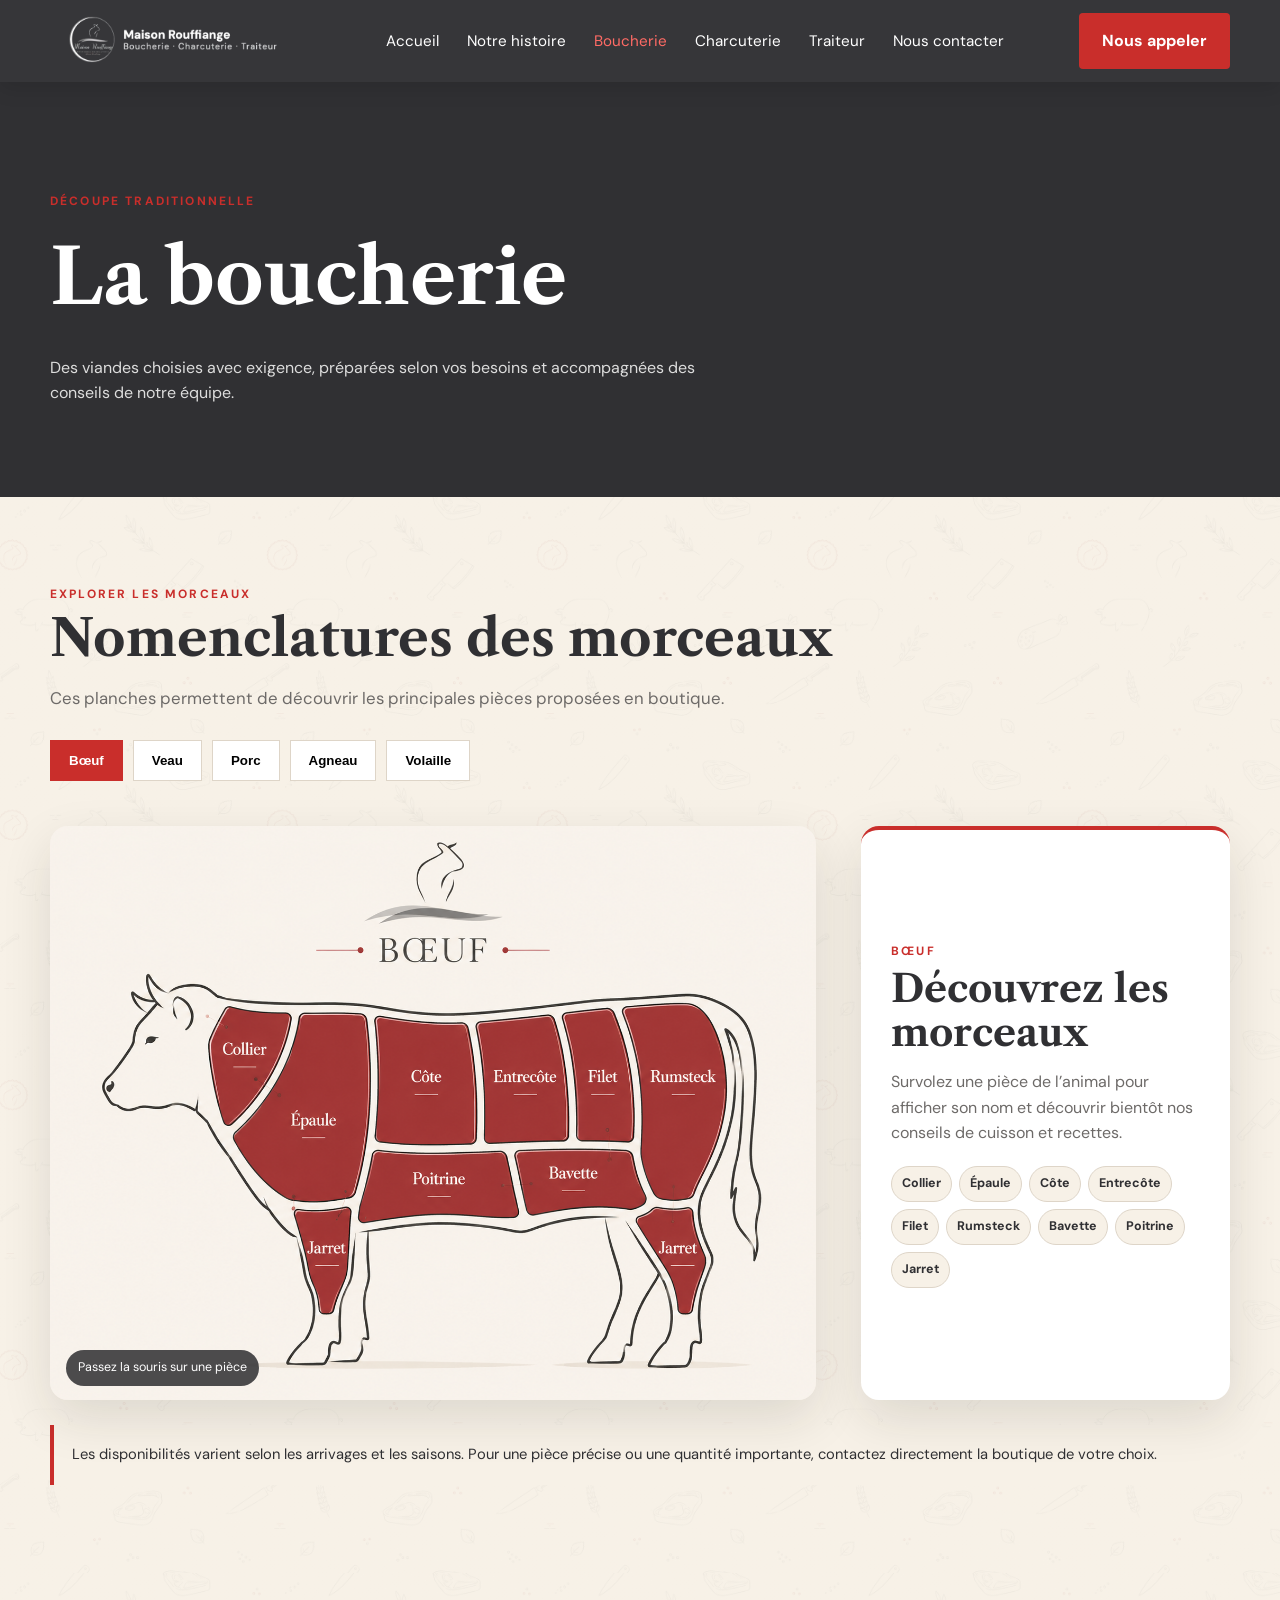
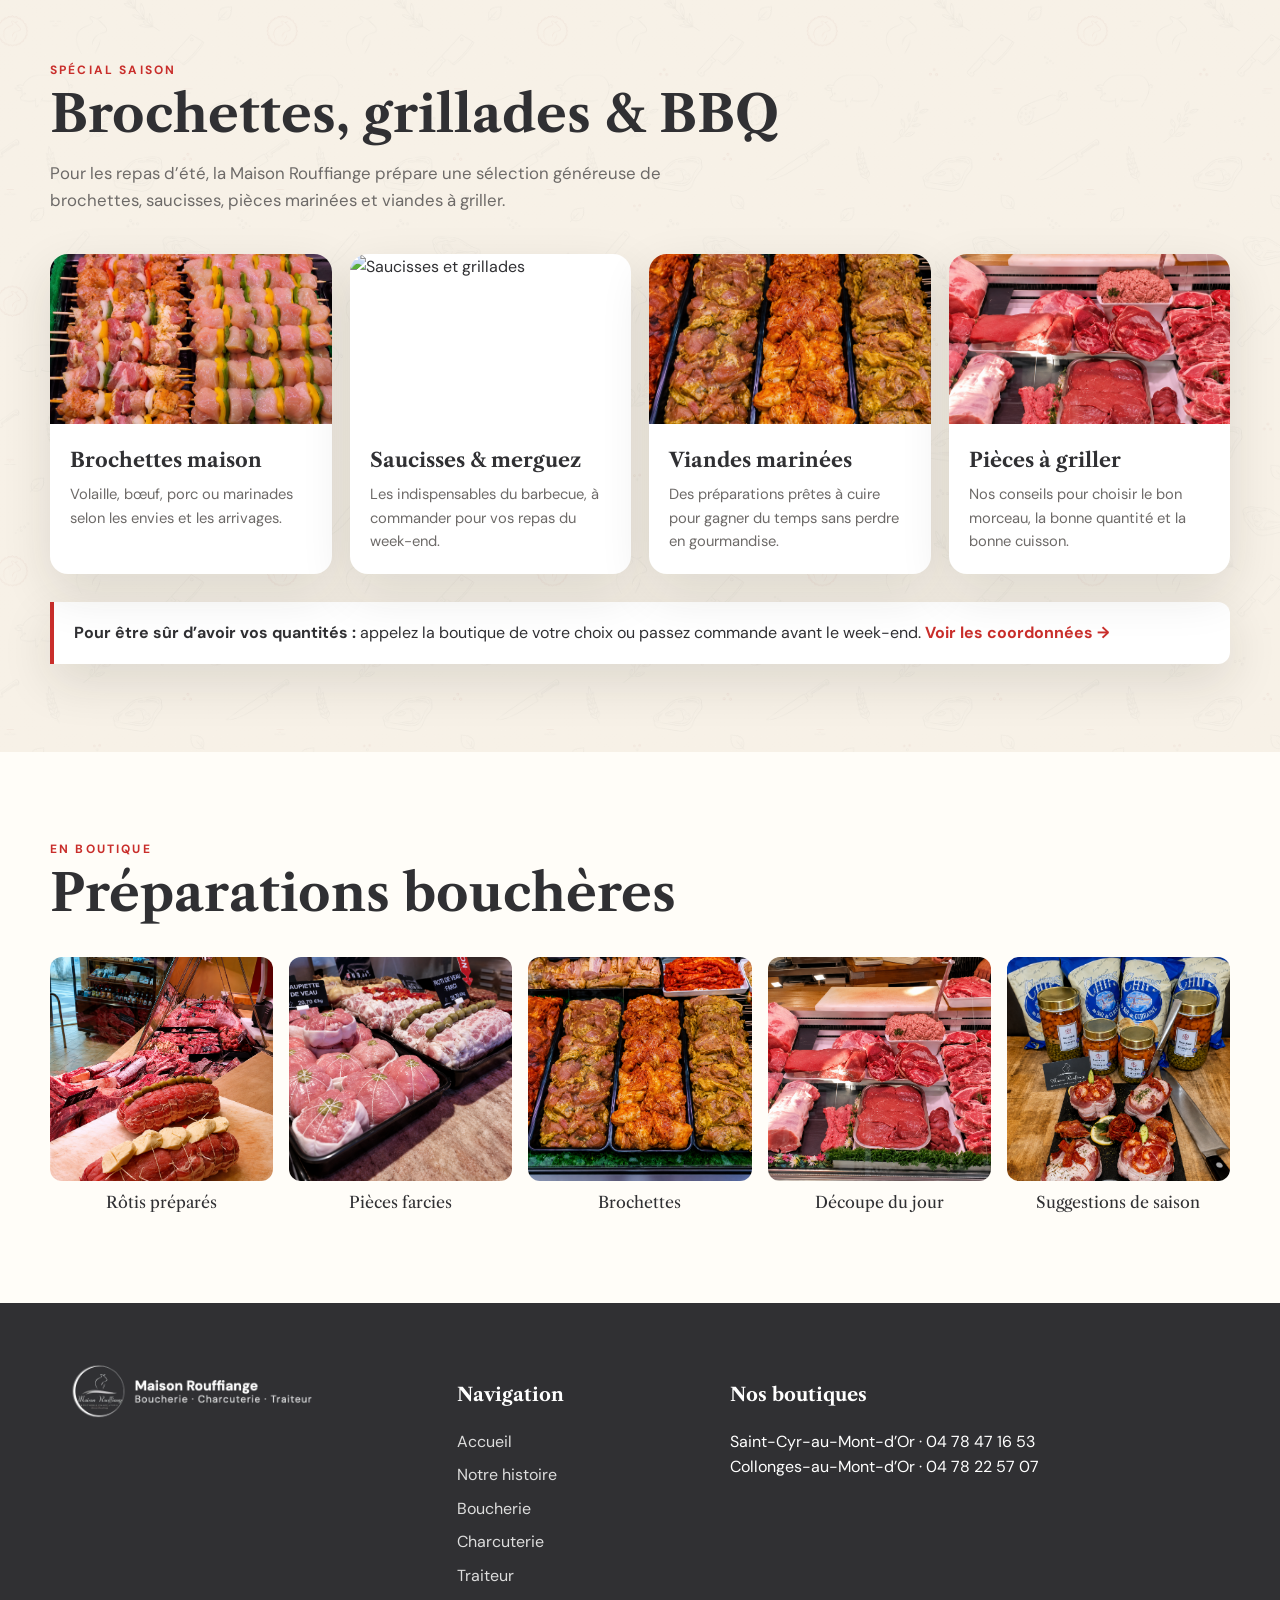
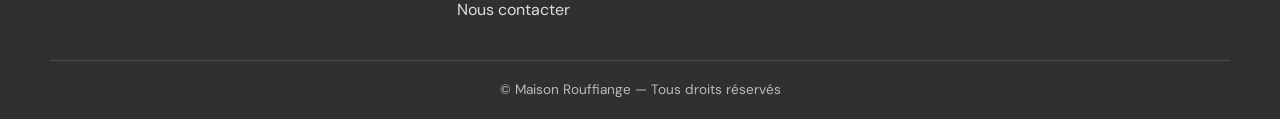
==== boucherie.html @ 5398dd99 "Photo saucisses vitrine BBQ" ====
<!doctype html><html lang="fr"><head><meta charset="utf-8"><meta name="viewport" content="width=device-width,initial-scale=1"><meta name="description" content="Découvrez la boucherie Maison Rouffiange : bœuf, veau, porc, agneau et volaille."><title>Boucherie | Maison Rouffiange</title><link rel="stylesheet" href="style.css"></head><body>
<header class="site-header"><div class="container nav"><a class="brand" href="index.html"><img src="assets/images/nouvelle-selection/logo-officiel.png" alt="Logo Maison Rouffiange"><span>Maison Rouffiange<small>Boucherie · Charcuterie · Traiteur</small></span></a><button class="menu-toggle" aria-label="Ouvrir le menu">☰</button><nav class="nav-links"><a href="index.html">Accueil</a><a href="histoire.html">Notre histoire</a><a class="active" href="boucherie.html">Boucherie</a><a href="charcuterie.html">Charcuterie</a><a href="traiteur.html">Traiteur</a><a href="contact.html">Nous contacter</a></nav><a class="btn btn--red" href="tel:+33478471653">Nous appeler</a></div></header>
<main><section class="page-hero"><div class="container"><div class="eyebrow">Découpe traditionnelle</div><h1>La boucherie</h1><p>Des viandes choisies avec exigence, préparées selon vos besoins et accompagnées des conseils de notre équipe.</p></div></section>
<section class="section section--cream"><div class="container"><div class="eyebrow">Explorer les morceaux</div><h2 class="section-title">Nomenclatures des morceaux</h2><p class="section-intro">Ces planches permettent de découvrir les principales pièces proposées en boutique.</p><div class="animal-nav"><button class="active" data-animal="boeuf">Bœuf</button><button data-animal="veau">Veau</button><button data-animal="porc">Porc</button><button data-animal="agneau">Agneau</button><button data-animal="volaille">Volaille</button></div>
<div id="boeuf" class="animal-panel active reveal interactive-animal" data-cut-animal="boeuf">
  <div class="cut-viewer" data-base="assets/images/decoupe-boeuf.png" aria-label="Découpe interactive du bœuf">
    <canvas width="1448" height="1086"></canvas>
    <p class="cut-hint">Passez la souris sur une pièce</p>
  </div>
  <aside class="cut-info" aria-live="polite">
    <div class="eyebrow">Bœuf</div><h2>Découvrez les morceaux</h2>
    <p class="cut-info-text">Survolez une pièce de l’animal pour afficher son nom et découvrir bientôt nos conseils de cuisson et recettes.</p>
    <div class="cut-buttons" aria-label="Choisir un morceau de bœuf"></div>
  </aside>
</div>
<div id="veau" class="animal-panel interactive-animal" data-cut-animal="veau">
  <div class="cut-viewer" data-base="assets/images/decoupe-veau.png" aria-label="Découpe interactive du veau">
    <canvas width="1448" height="1086"></canvas>
    <p class="cut-hint">Passez la souris sur une pièce</p>
  </div>
  <aside class="cut-info" aria-live="polite">
    <div class="eyebrow">Veau</div><h2>Découvrez les morceaux</h2>
    <p class="cut-info-text">Survolez une pièce de l’animal pour afficher son nom et découvrir bientôt nos conseils de cuisson et recettes.</p>
    <div class="cut-buttons" aria-label="Choisir un morceau de veau"></div>
  </aside>
</div>
<div id="porc" class="animal-panel interactive-animal" data-cut-animal="porc">
  <div class="cut-viewer" data-base="assets/images/decoupe-porc.png" aria-label="Découpe interactive du porc">
    <canvas width="1448" height="1086"></canvas>
    <p class="cut-hint">Passez la souris sur une pièce</p>
  </div>
  <aside class="cut-info" aria-live="polite">
    <div class="eyebrow">Porc</div><h2>Découvrez les morceaux</h2>
    <p class="cut-info-text">Survolez une pièce de l’animal pour afficher son nom et découvrir bientôt nos conseils de cuisson et recettes.</p>
    <div class="cut-buttons" aria-label="Choisir un morceau de porc"></div>
  </aside>
</div>
<div id="agneau" class="animal-panel interactive-animal" data-cut-animal="agneau">
  <div class="cut-viewer" data-base="assets/images/decoupe-agneau.png" aria-label="Découpe interactive de l’agneau">
    <canvas width="1448" height="1086"></canvas>
    <p class="cut-hint">Passez la souris sur une pièce</p>
  </div>
  <aside class="cut-info" aria-live="polite">
    <div class="eyebrow">Agneau</div><h2>Découvrez les morceaux</h2>
    <p class="cut-info-text">Survolez une pièce de l’animal pour afficher son nom et découvrir bientôt nos conseils de cuisson et recettes.</p>
    <div class="cut-buttons" aria-label="Choisir un morceau d’agneau"></div>
  </aside>
</div>
<div id="volaille" class="animal-panel interactive-animal" data-cut-animal="volaille">
  <div class="cut-viewer" data-base="assets/images/decoupe-volaille.png" aria-label="Découpe interactive de la volaille">
    <canvas width="1448" height="1086"></canvas>
    <p class="cut-hint">Passez la souris sur une pièce</p>
  </div>
  <aside class="cut-info" aria-live="polite">
    <div class="eyebrow">Volaille</div><h2>Découvrez les morceaux</h2>
    <p class="cut-info-text">Survolez une pièce de l’animal pour afficher son nom et découvrir bientôt nos conseils de cuisson et recettes.</p>
    <div class="cut-buttons" aria-label="Choisir un morceau de volaille"></div>
  </aside>
</div>
<div class="notice">Les disponibilités varient selon les arrivages et les saisons. Pour une pièce précise ou une quantité importante, contactez directement la boutique de votre choix.</div></div></section>

<section class="section section--cream" id="grillades-bbq"><div class="container"><div class="eyebrow">Spécial saison</div><h2 class="section-title">Brochettes, grillades & BBQ</h2><p class="section-intro">Pour les repas d’été, la Maison Rouffiange prépare une sélection généreuse de brochettes, saucisses, pièces marinées et viandes à griller.</p><div class="bbq-grid reveal"><article class="bbq-card" id="bbq-brochettes"><img src="assets/images/nouvelle-selection/bbq-brochettes-new.png" alt="Brochettes maison"><div><h3>Brochettes maison</h3><p>Volaille, bœuf, porc ou marinades selon les envies et les arrivages.</p></div></article><article class="bbq-card" id="bbq-saucisses"><img src="assets/images/nouvelle-selection/bbq-saucisses-vitrine.jpg" alt="Saucisses et grillades"><div><h3>Saucisses & merguez</h3><p>Les indispensables du barbecue, à commander pour vos repas du week-end.</p></div></article><article class="bbq-card" id="bbq-marinees"><img src="assets/images/nouvelle-selection/boucherie-brochettes.png" alt="Viandes marinées"><div><h3>Viandes marinées</h3><p>Des préparations prêtes à cuire pour gagner du temps sans perdre en gourmandise.</p></div></article><article class="bbq-card" id="bbq-pieces"><img src="assets/images/nouvelle-selection/boucherie-decoupe-jour.png" alt="Pièces à griller"><div><h3>Pièces à griller</h3><p>Nos conseils pour choisir le bon morceau, la bonne quantité et la bonne cuisson.</p></div></article></div><div class="bbq-callout"><strong>Pour être sûr d’avoir vos quantités :</strong> appelez la boutique de votre choix ou passez commande avant le week-end. <a href="contact.html">Voir les coordonnées →</a></div></div></section>
<section class="section"><div class="container"><div class="eyebrow">En boutique</div><h2 class="section-title">Préparations bouchères</h2><div class="gallery"><figure><img src="assets/images/nouvelle-selection/boucherie-rotis-prepares.png" alt="Rôtis préparés"><figcaption>Rôtis préparés</figcaption></figure><figure><img src="assets/images/nouvelle-selection/boucherie-pieces-farcies.png" alt="Pièces farcies"><figcaption>Pièces farcies</figcaption></figure><figure><img src="assets/images/nouvelle-selection/boucherie-brochettes.png" alt="Brochettes"><figcaption>Brochettes</figcaption></figure><figure><img src="assets/images/nouvelle-selection/boucherie-decoupe-jour.png" alt="Découpe du jour"><figcaption>Découpe du jour</figcaption></figure><figure><img src="assets/images/nouvelle-selection/boucherie-suggestions-saison.png" alt="Suggestions de saison"><figcaption>Suggestions de saison</figcaption></figure></div></div></section></main>
<footer><div class="container"><div class="footer-grid"><div><a class="brand" href="index.html"><img src="assets/images/nouvelle-selection/logo-officiel.png" alt="Logo"><span>Maison Rouffiange<small>L’artisanat du goût, au cœur des Monts d’Or.</small></span></a></div><div><h3>Navigation</h3><div class="footer-links"><a href="index.html">Accueil</a><a href="histoire.html">Notre histoire</a><a href="boucherie.html">Boucherie</a><a href="charcuterie.html">Charcuterie</a><a href="traiteur.html">Traiteur</a><a href="contact.html">Nous contacter</a></div></div><div><h3>Nos boutiques</h3><p>Saint-Cyr-au-Mont-d’Or · 04 78 47 16 53<br>Collonges-au-Mont-d’Or · 04 78 22 57 07</p></div></div><div class="footer-bottom">© Maison Rouffiange — Tous droits réservés</div></div></footer><script src="script.js"></script></body></html>
---- style.css ----
@import url('https://fonts.googleapis.com/css2?family=DM+Sans:wght@400;500;600;700&family=Libre+Caslon+Text:wght@400;700&display=swap');

:root{--red:#c92e2b;--red-dark:#a92120;--charcoal:#303033;--cream:#f7f1e7;--paper:#fffdf8;--muted:#6d6a68;--line:#ded5c8;--shadow:0 18px 50px rgba(34,29,25,.12);--radius:18px;--max:1180px}
*{box-sizing:border-box}html{scroll-behavior:smooth}body{margin:0;color:var(--charcoal);font-family:'DM Sans',sans-serif;background:var(--paper);line-height:1.6}img{max-width:100%;display:block}a{color:inherit;text-decoration:none}.container{width:min(var(--max),calc(100% - 40px));margin:auto}.eyebrow{font-size:.75rem;letter-spacing:.18em;text-transform:uppercase;color:var(--red);font-weight:700}.section{padding:88px 0}.section--cream{background-color:var(--cream);background-image:linear-gradient(rgba(247,241,231,.93),rgba(247,241,231,.93)),url('assets/images/motif-boucherie.png');background-size:auto,540px}.section-title{font-family:'Libre Caslon Text',serif;font-size:clamp(2rem,4vw,3.5rem);line-height:1.15;margin:.3rem 0 1rem}.section-intro{max-width:700px;color:var(--muted);font-size:1.05rem}.btn{display:inline-flex;align-items:center;justify-content:center;gap:.6rem;padding:14px 22px;border-radius:4px;font-weight:700;border:1px solid transparent;transition:.25s}.btn--red{background:var(--red);color:white}.btn--red:hover{background:var(--red-dark);transform:translateY(-2px)}.btn--outline{border-color:currentColor;color:var(--charcoal);background:rgba(255,255,255,.05)}.btn--outline:hover{background:white;color:var(--charcoal)}

.site-header{position:sticky;top:0;z-index:50;background:rgba(48,48,51,.97);color:white;box-shadow:0 6px 20px rgba(0,0,0,.12)}.nav{height:82px;display:flex;align-items:center;justify-content:space-between;gap:25px}.brand{display:flex;align-items:center;gap:12px;font-weight:700}.brand img{width:60px;height:60px;border-radius:50%;object-fit:cover;border:1px solid rgba(255,255,255,.35)}.brand span{line-height:1.2}.brand small{display:block;font-weight:400;color:#d8d8d8;font-size:.72rem;letter-spacing:.08em}.nav-links{display:flex;align-items:center;gap:28px}.nav-links a{font-size:.95rem}.nav-links a.active,.nav-links a:hover{color:#ff6b65}.menu-toggle{display:none;border:0;background:transparent;color:white;font-size:1.65rem}

.hero{min-height:690px;display:grid;align-items:center;color:white;background:linear-gradient(90deg,rgba(25,24,25,.92) 0%,rgba(25,24,25,.67) 42%,rgba(25,24,25,.18) 72%),url('assets/images/nouvelle-selection/hero-boucherie.png') center/cover}.hero-content{max-width:680px;padding:80px 0}.hero h1{font-family:'Libre Caslon Text',serif;font-size:clamp(3rem,7vw,5.4rem);line-height:1.04;margin:.5rem 0 1.4rem}.hero p{font-size:1.15rem;max-width:590px;color:#f1ece7}.hero-actions{display:flex;flex-wrap:wrap;gap:14px;margin-top:30px}.hero .btn--outline{color:white}

.cards-3{display:grid;grid-template-columns:repeat(3,1fr);gap:28px}.service-card{background:white;border-radius:var(--radius);overflow:hidden;box-shadow:var(--shadow);transition:.25s}.service-card:hover{transform:translateY(-6px)}.service-card img{height:260px;width:100%;object-fit:cover}.service-card-body{padding:28px}.service-card h3,.shop-card h3{font-family:'Libre Caslon Text',serif;font-size:1.7rem;margin:0 0 .6rem}.red-rule{width:42px;height:3px;background:var(--red);margin:12px 0 16px}

.commitments{display:grid;grid-template-columns:repeat(4,1fr);gap:0;margin-top:45px;border:1px solid var(--line);background:rgba(255,255,255,.7)}.commitment{padding:34px;text-align:center;border-right:1px solid var(--line)}.commitment:last-child{border:0}.commitment-icon{width:52px;height:52px;border:1px solid var(--red);color:var(--red);border-radius:50%;display:grid;place-items:center;margin:0 auto 14px;font-size:1.3rem}.commitment h3{font-family:'Libre Caslon Text',serif;font-size:1.15rem}.commitment p{font-size:.9rem;color:var(--muted)}

.gallery{display:grid;grid-template-columns:repeat(5,1fr);gap:16px;margin-top:35px}.gallery figure{margin:0}.gallery img{aspect-ratio:1/1;object-fit:cover;border-radius:12px}.gallery figcaption{text-align:center;margin-top:9px;font-family:'Libre Caslon Text',serif}

.shop-grid{display:grid;grid-template-columns:1fr 1fr;gap:34px;margin-top:42px}.shop-card{background:white;border-radius:var(--radius);box-shadow:var(--shadow);overflow:hidden}.shop-card img{width:100%;height:300px;object-fit:cover}.shop-card-body{padding:30px}.shop-card h3{color:var(--red)}.contact-line{display:flex;gap:12px;margin:12px 0;color:var(--muted)}.contact-line strong{color:var(--charcoal)}

.page-hero{padding:110px 0 75px;background:var(--charcoal);color:white}.page-hero h1{font-family:'Libre Caslon Text',serif;font-size:clamp(2.8rem,6vw,5rem);margin:.3rem 0}.page-hero p{max-width:680px;color:#ddd}

.animal-nav{display:flex;flex-wrap:wrap;gap:10px;margin:28px 0 45px}.animal-nav button{border:1px solid var(--line);background:white;padding:12px 18px;cursor:pointer;font-weight:700}.animal-nav button.active{background:var(--red);color:white;border-color:var(--red)}.animal-panel{display:none;grid-template-columns:1.2fr .8fr;gap:45px;align-items:center}.animal-panel.active{display:grid}.animal-panel img{border-radius:var(--radius);box-shadow:var(--shadow);background:var(--cream)}.animal-copy h2{font-family:'Libre Caslon Text',serif;font-size:2.4rem}.animal-copy ul{padding-left:20px;color:var(--muted)}.notice{margin-top:25px;padding:18px;border-left:4px solid var(--red);background:var(--cream);font-size:.92rem}

.product-band{display:grid;grid-template-columns:1fr 1fr;min-height:420px}.product-band:nth-child(even) .product-image{order:2}.product-image img{width:100%;height:100%;object-fit:cover}.product-copy{display:flex;align-items:center;padding:60px;max-width:680px}.product-copy h2{font-family:'Libre Caslon Text',serif;font-size:2.8rem;margin:.3rem 0 1rem}.product-copy p{color:var(--muted)}

.contact-layout{display:grid;grid-template-columns:1fr .8fr;gap:50px}.contact-form{background:white;padding:34px;border-radius:var(--radius);box-shadow:var(--shadow)}.field{display:grid;gap:7px;margin-bottom:18px}.field input,.field textarea,.field select{font:inherit;padding:13px;border:1px solid var(--line);background:#fff}.field textarea{min-height:145px;resize:vertical}.contact-stores{display:grid;gap:20px}.mini-shop{padding:26px;background:var(--cream);border-left:4px solid var(--red)}

footer{background:var(--charcoal);color:white;padding:58px 0 18px}.footer-grid{display:grid;grid-template-columns:1.1fr .7fr 1.5fr;gap:40px}.footer-grid h3{font-family:'Libre Caslon Text',serif}.footer-links{display:grid;gap:8px;color:#ddd}.footer-bottom{border-top:1px solid rgba(255,255,255,.15);margin-top:38px;padding-top:18px;color:#bbb;font-size:.85rem;text-align:center}

.reveal{opacity:0;transform:translateY(20px);transition:.65s}.reveal.visible{opacity:1;transform:none}

@media(max-width:900px){.nav-links{position:fixed;inset:82px 0 auto 0;background:var(--charcoal);padding:24px;display:none;flex-direction:column;align-items:flex-start}.nav-links.open{display:flex}.menu-toggle{display:block}.nav .btn{display:none}.cards-3,.shop-grid,.animal-panel,.contact-layout,.product-band{grid-template-columns:1fr}.commitments{grid-template-columns:1fr 1fr}.commitment:nth-child(2){border-right:0}.commitment:nth-child(-n+2){border-bottom:1px solid var(--line)}.gallery{grid-template-columns:repeat(2,1fr)}.product-band:nth-child(even) .product-image{order:0}.product-image{height:360px}.footer-grid{grid-template-columns:1fr}.hero{min-height:600px;background-position:65% center}.brand span{display:none}}
@media(max-width:560px){.container{width:min(100% - 26px,var(--max))}.section{padding:64px 0}.hero h1{font-size:2.8rem}.commitments{grid-template-columns:1fr}.commitment{border-right:0;border-bottom:1px solid var(--line)!important}.gallery{grid-template-columns:1fr 1fr}.shop-card img{height:230px}.product-copy{padding:38px 22px}.page-hero{padding:80px 0 55px}}

/* Horaires des boutiques */
.opening-hours{margin:1.15rem 0 1.35rem;padding:1rem 1.05rem;background:rgba(245,239,229,.7);border-left:3px solid var(--red);border-radius:0 10px 10px 0}
.opening-hours h4{margin:0 0 .7rem;font-family:var(--font-heading);font-size:1.05rem;color:var(--dark)}
.opening-hours dl{margin:0;display:grid;gap:.38rem}
.opening-hours dl>div{display:grid;grid-template-columns:minmax(82px,1fr) minmax(118px,1.35fr);gap:.7rem;align-items:start}
.opening-hours dt{font-weight:700;color:var(--dark)}
.opening-hours dd{margin:0;color:var(--muted);line-height:1.35}
.mini-shop .opening-hours{background:#fff;border:1px solid rgba(47,47,49,.1);border-left:3px solid var(--red)}
@media (max-width:560px){.opening-hours dl>div{grid-template-columns:80px 1fr}.opening-hours{padding:.9rem}}

/* Découpes interactives */
.interactive-animal{grid-template-columns:minmax(0,1.35fr) minmax(270px,.65fr);align-items:stretch}
.cut-viewer{position:relative;border-radius:var(--radius);overflow:hidden;background:var(--cream);box-shadow:var(--shadow);min-width:0}
.cut-viewer canvas{display:block;width:100%;height:auto;cursor:crosshair;touch-action:manipulation}
.cut-hint{position:absolute;left:16px;bottom:14px;margin:0;padding:8px 12px;border-radius:999px;background:rgba(48,48,51,.86);color:white;font-size:.78rem;pointer-events:none;transition:.25s}
.cut-viewer.is-active .cut-hint{opacity:0;transform:translateY(5px)}
.cut-info{background:white;border-radius:var(--radius);box-shadow:var(--shadow);padding:30px;display:flex;flex-direction:column;justify-content:center;border-top:4px solid var(--red);transition:.25s}
.cut-info h2{font-family:'Libre Caslon Text',serif;font-size:clamp(1.8rem,3vw,2.55rem);line-height:1.15;margin:.35rem 0 .9rem}
.cut-info-text{margin:0;color:var(--muted)}
.cut-info.is-selected{transform:translateX(0);border-top-color:var(--red-dark)}
.cut-buttons{display:flex;flex-wrap:wrap;gap:7px;margin-top:20px}
.cut-buttons button{border:1px solid var(--line);background:var(--cream);color:var(--charcoal);padding:7px 10px;border-radius:999px;font:inherit;font-size:.78rem;font-weight:700;cursor:pointer;transition:.2s}
.cut-buttons button:hover,.cut-buttons button.active,.cut-buttons button:focus-visible{background:var(--red);border-color:var(--red);color:white;outline:none}
@media(max-width:900px){.interactive-animal{grid-template-columns:1fr}.cut-info{padding:24px}.cut-buttons{margin-top:14px}}

/* Horaires plus compacts */
.opening-hours{margin:.75rem 0 .9rem;padding:.72rem .82rem}
.opening-hours h4{margin:0 0 .42rem;font-size:.98rem}
.opening-hours dl{gap:.18rem}
.opening-hours dl>div{grid-template-columns:76px 1fr;gap:.5rem}
.opening-hours dt,.opening-hours dd{font-size:.84rem;line-height:1.2}

/* Horaires visibles et compacts */
.opening-hours{display:block!important;margin:.7rem 0 .9rem!important;padding:.7rem .8rem!important}
.opening-hours h4{display:block!important;margin:0 0 .45rem!important;font-size:.94rem!important}
.opening-hours dl{display:grid!important;grid-template-columns:repeat(2,minmax(0,1fr));gap:.24rem .7rem!important;margin:0!important}
.opening-hours dl>div{display:grid!important;grid-template-columns:64px 1fr!important;gap:.38rem!important;align-items:start!important}
.opening-hours dt,.opening-hours dd{display:block!important;font-size:.76rem!important;line-height:1.18!important}
@media(max-width:650px){.opening-hours dl{grid-template-columns:1fr!important}.opening-hours dl>div{grid-template-columns:72px 1fr!important}}

/* Logo officiel horizontal Maison Rouffiange */
.brand img[src*="logo-officiel"]{
  width:260px;
  height:auto;
  max-height:56px;
  border-radius:0;
  object-fit:contain;
  border:0;
  background:transparent;
}
.brand img[src*="logo-officiel"] + span{display:none;}
footer .brand img[src*="logo-officiel"]{width:300px;max-height:64px;}
@media(max-width:560px){.brand img[src*="logo-officiel"]{width:210px;max-height:50px}.nav{gap:12px}}


/* Hero avec logo client */
.hero-content--with-logo {
  max-width: 1180px;
  display: grid;
  grid-template-columns: minmax(420px, 660px) 1px minmax(0, 1fr);
  align-items: center;
  gap: clamp(1.5rem, 3vw, 3rem);
  text-align: left;
}

.hero-logo-panel {
  display: flex;
  align-items: center;
  justify-content: center;
}

.hero-logo-panel img {
  width: 100%;
  height: auto;
  display: block;
  filter: drop-shadow(0 28px 55px rgba(0, 0, 0, 0.45));
}

.hero-divider {
  width: 1px;
  height: clamp(160px, 22vw, 260px);
  background: rgba(255,255,255,0.22);
  flex-shrink: 0;
}

.hero-text-panel {
  max-width: 680px;
}

.hero-content--with-logo h1 {
  font-size: clamp(2.2rem, 4.5vw, 4rem);
  max-width: 640px;
}

.hero-content--with-logo p {
  max-width: 580px;
}

@media (max-width: 1000px) {
  .hero-content--with-logo {
    grid-template-columns: minmax(220px, 300px) 1px minmax(0, 1fr);
    gap: clamp(1.5rem, 3vw, 3rem);
  }
  .hero-logo-panel img {
    width: clamp(200px, 26vw, 300px);
  }
  .hero-divider {
    height: clamp(120px, 18vw, 200px);
  }
}

@media (max-width: 750px) {
  .hero-content--with-logo {
    grid-template-columns: 1fr;
    gap: 1.5rem;
    text-align: center;
    justify-items: center;
  }
  .hero-divider { display: none; }
  .hero-logo-panel img {
    width: clamp(160px, 45vw, 240px);
  }
  .hero-text-panel,
  .hero-content--with-logo h1,
  .hero-content--with-logo p {
    max-width: 100%;
  }
  .hero-actions {
    justify-content: center;
  }
}


/* Page histoire */
.page-hero--story{background:linear-gradient(rgba(48,48,51,.88),rgba(48,48,51,.88)),url('assets/images/nouvelle-selection/boutique-collonges.png') center/cover;color:white}
.story-hero-grid{display:grid;grid-template-columns:minmax(0,1fr) minmax(260px,420px);gap:clamp(2rem,6vw,5rem);align-items:center}
.story-hero-logo{background:rgba(255,255,255,.08);border:1px solid rgba(255,255,255,.2);border-radius:var(--radius);padding:26px;backdrop-filter:blur(8px)}
.story-hero-logo img{width:100%;height:auto;filter:drop-shadow(0 18px 35px rgba(0,0,0,.35))}
.story-grid{display:grid;grid-template-columns:1fr .9fr;gap:clamp(2rem,5vw,5rem);align-items:center}
.story-grid--reverse{grid-template-columns:.9fr 1fr}
.story-text p{color:var(--muted);font-size:1.03rem}
.story-image img{width:100%;height:380px;object-fit:cover;border-radius:var(--radius);box-shadow:var(--shadow)}
.cards-2{display:grid;grid-template-columns:repeat(2,1fr);gap:28px;margin-top:38px}
.story-card{background:white;border-radius:var(--radius);overflow:hidden;box-shadow:var(--shadow)}
.story-card img{width:100%;height:280px;object-fit:cover}
.story-card div{padding:28px}
.story-card h3{font-family:'Libre Caslon Text',serif;font-size:1.65rem;margin:0 0 .6rem;color:var(--red)}
.story-card p{color:var(--muted);margin:0}
.team-values{display:grid;gap:14px;margin-top:26px}
.team-values div{background:white;border-left:4px solid var(--red);padding:16px 18px;border-radius:0 12px 12px 0;box-shadow:0 10px 30px rgba(34,29,25,.08)}
.team-values strong{display:block;font-family:'Libre Caslon Text',serif;font-size:1.12rem}
.team-values span{display:block;color:var(--muted);font-size:.94rem;margin-top:3px}

/* Mise en avant Brochettes & BBQ */
.seasonal-bbq{position:relative;overflow:hidden;background:linear-gradient(135deg,#2f2f31 0%,#3a2822 58%,#6d1f1c 100%);color:white}
.section--bbq-home{padding:78px 0}
.bbq-feature{display:grid;grid-template-columns:.95fr 1.05fr;gap:clamp(2rem,5vw,4.5rem);align-items:center}
.bbq-feature__image img{width:100%;height:320px;object-fit:cover;border-radius:var(--radius);box-shadow:0 28px 70px rgba(0,0,0,.28)}
.bbq-feature__content h2{font-family:'Libre Caslon Text',serif;font-size:clamp(2.4rem,5vw,4.6rem);line-height:1;margin:.35rem 0 1rem}
.bbq-feature__content p{font-size:1.08rem;color:rgba(255,255,255,.86);max-width:620px}
.bbq-tags{display:flex;flex-wrap:wrap;gap:10px;margin:24px 0 28px}
.bbq-tags span,.bbq-tag{border:1px solid rgba(255,255,255,.28);border-radius:999px;padding:8px 12px;background:rgba(255,255,255,.08);font-weight:700;font-size:.86rem;color:white;cursor:pointer;transition:.2s}.bbq-tag:hover{background:rgba(255,255,255,.22);border-color:rgba(255,255,255,.6)}.bbq-tag.active{background:white;color:var(--charcoal);border-color:white}
.bbq-grid{display:grid;grid-template-columns:repeat(4,1fr);gap:18px;margin-top:40px}
.bbq-card{background:white;border-radius:var(--radius);overflow:hidden;box-shadow:var(--shadow)}
.bbq-card img{width:100%;height:170px;object-fit:cover}
.bbq-card div{padding:20px}
.bbq-card h3{font-family:'Libre Caslon Text',serif;margin:0 0 .45rem;font-size:1.25rem}
.bbq-card p{margin:0;color:var(--muted);font-size:.92rem}
.bbq-callout{margin-top:28px;background:white;border-left:4px solid var(--red);border-radius:0 12px 12px 0;padding:18px 20px;color:var(--charcoal);box-shadow:var(--shadow)}
.bbq-callout a{color:var(--red);font-weight:700}
@media(max-width:900px){.story-hero-grid,.story-grid,.story-grid--reverse,.cards-2,.bbq-feature{grid-template-columns:1fr}.story-hero-logo{max-width:420px}.story-image img{height:360px}.bbq-grid{grid-template-columns:1fr 1fr}.bbq-feature__image img{height:330px}}
@media(max-width:560px){.bbq-grid{grid-template-columns:1fr}.cards-2{grid-template-columns:1fr}.story-card img{height:230px}.bbq-feature__image img{height:220px}.story-hero-logo{max-width:220px}}

/* Page contact — grandes cartes boutiques */
.contact-duo{display:grid;grid-template-columns:1fr 1fr;gap:34px;margin-top:0}
.contact-card{background:white;border-radius:var(--radius);box-shadow:var(--shadow);overflow:hidden;display:flex;flex-direction:column}
.contact-card__header{background:var(--charcoal);color:white;padding:36px 38px 30px}
.contact-card__header .eyebrow{color:rgba(255,255,255,.55);margin-bottom:.6rem}
.contact-card__header h2{font-family:'Libre Caslon Text',serif;font-size:clamp(2rem,3.5vw,3rem);line-height:1.1;margin:0;color:white}
.contact-card__body{padding:34px 38px 38px;display:flex;flex-direction:column;gap:20px;flex:1}
.contact-card__phone{display:block;font-family:'Libre Caslon Text',serif;font-size:clamp(1.9rem,3vw,2.8rem);font-weight:700;color:var(--red);letter-spacing:.02em;text-decoration:none;line-height:1}
.contact-card__phone:hover{color:var(--red-dark)}
.contact-card__address{font-style:normal;color:var(--muted);font-size:1rem;line-height:1.6;margin:0;border-left:3px solid var(--red);padding-left:14px}
.contact-card .opening-hours--full{background:var(--cream);border-left:3px solid var(--red);border-radius:0 10px 10px 0;padding:16px 18px;margin:0}
.opening-hours--full h4{margin:0 0 .6rem;font-size:1rem;color:var(--charcoal)}
.opening-hours--full dl{display:grid;gap:.3rem;margin:0}
.opening-hours--full dl>div{display:grid;grid-template-columns:80px 1fr;gap:.5rem;align-items:start}
.opening-hours--full dt{font-weight:700;font-size:.88rem;color:var(--charcoal)}
.opening-hours--full dd{margin:0;font-size:.88rem;color:var(--muted)}
.contact-card .btn{align-self:flex-start;margin-top:auto}
.story-card--link{display:block;text-decoration:none;color:inherit;cursor:pointer;transition:.25s}
.story-card--link:hover{transform:translateY(-6px);box-shadow:0 28px 60px rgba(34,29,25,.18)}
@media(max-width:800px){.contact-duo{grid-template-columns:1fr}}
@media(max-width:560px){.contact-card__header,.contact-card__body{padding:26px 24px}.contact-card__phone{font-size:1.8rem}}
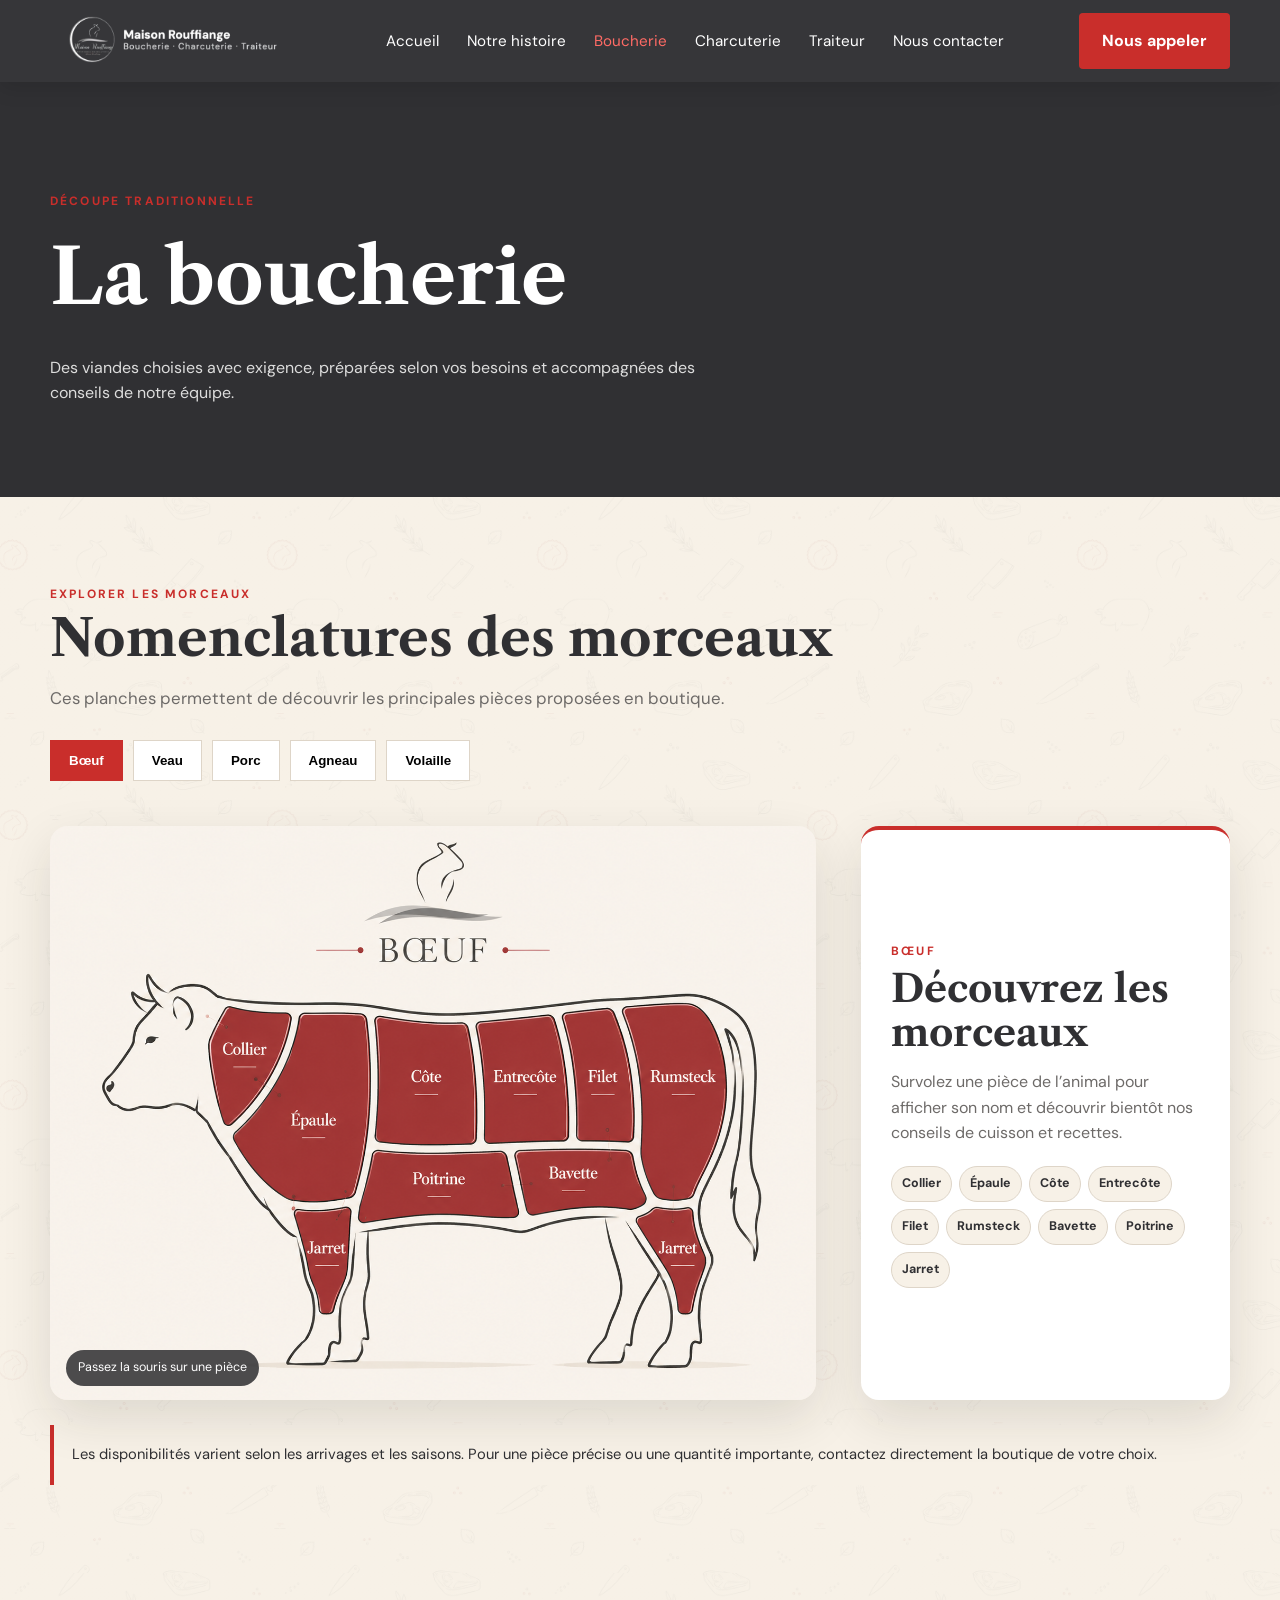
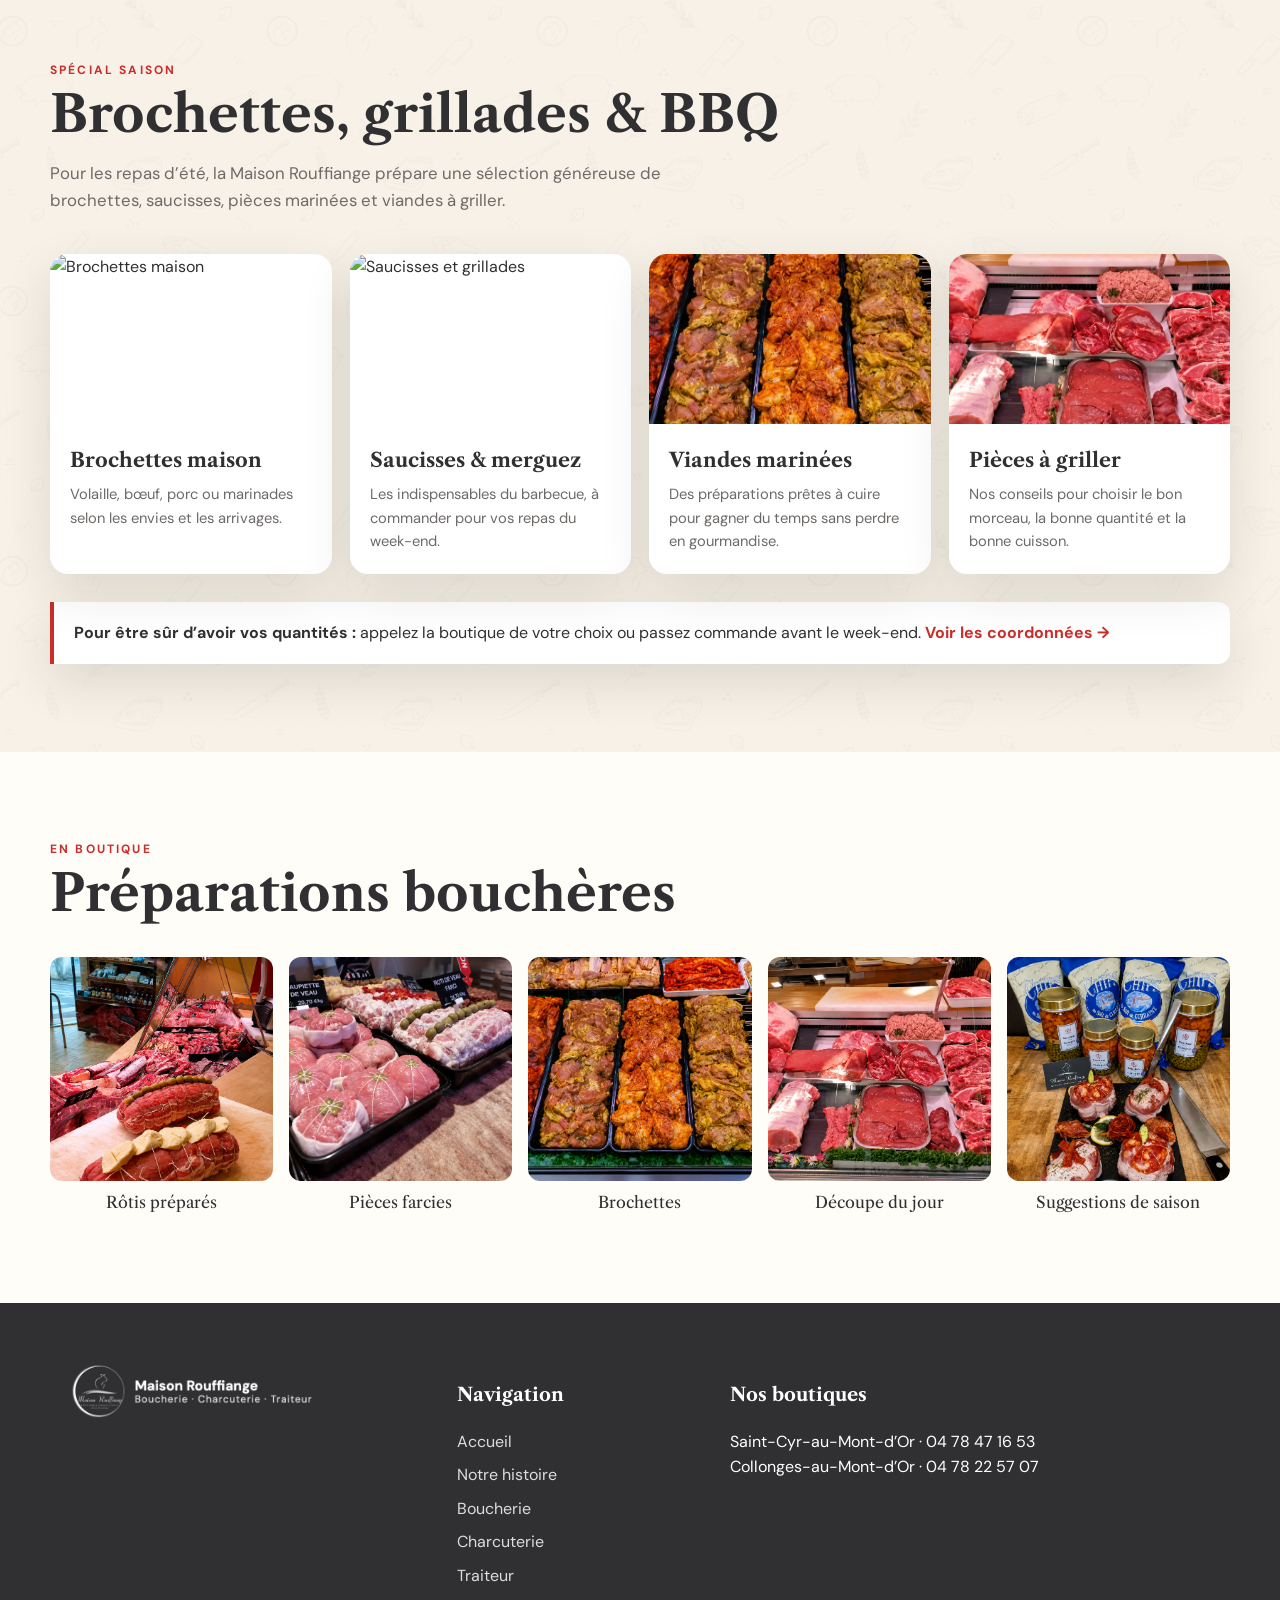
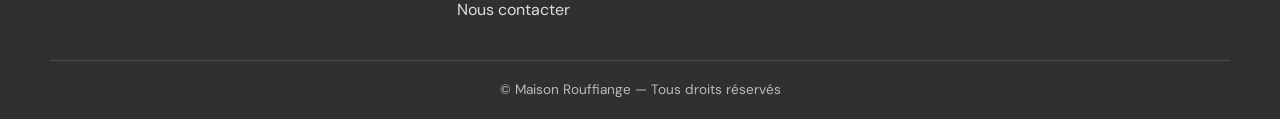
==== commit 57fe026f: "Photo brochettes vitrine BBQ" ====
--- a/boucherie.html
+++ b/boucherie.html
@@ -59,6 +59,6 @@
 </div>
 <div class="notice">Les disponibilités varient selon les arrivages et les saisons. Pour une pièce précise ou une quantité importante, contactez directement la boutique de votre choix.</div></div></section>
 
-<section class="section section--cream" id="grillades-bbq"><div class="container"><div class="eyebrow">Spécial saison</div><h2 class="section-title">Brochettes, grillades & BBQ</h2><p class="section-intro">Pour les repas d’été, la Maison Rouffiange prépare une sélection généreuse de brochettes, saucisses, pièces marinées et viandes à griller.</p><div class="bbq-grid reveal"><article class="bbq-card" id="bbq-brochettes"><img src="assets/images/nouvelle-selection/bbq-brochettes-new.png" alt="Brochettes maison"><div><h3>Brochettes maison</h3><p>Volaille, bœuf, porc ou marinades selon les envies et les arrivages.</p></div></article><article class="bbq-card" id="bbq-saucisses"><img src="assets/images/nouvelle-selection/bbq-saucisses-vitrine.jpg" alt="Saucisses et grillades"><div><h3>Saucisses & merguez</h3><p>Les indispensables du barbecue, à commander pour vos repas du week-end.</p></div></article><article class="bbq-card" id="bbq-marinees"><img src="assets/images/nouvelle-selection/boucherie-brochettes.png" alt="Viandes marinées"><div><h3>Viandes marinées</h3><p>Des préparations prêtes à cuire pour gagner du temps sans perdre en gourmandise.</p></div></article><article class="bbq-card" id="bbq-pieces"><img src="assets/images/nouvelle-selection/boucherie-decoupe-jour.png" alt="Pièces à griller"><div><h3>Pièces à griller</h3><p>Nos conseils pour choisir le bon morceau, la bonne quantité et la bonne cuisson.</p></div></article></div><div class="bbq-callout"><strong>Pour être sûr d’avoir vos quantités :</strong> appelez la boutique de votre choix ou passez commande avant le week-end. <a href="contact.html">Voir les coordonnées →</a></div></div></section>
+<section class="section section--cream" id="grillades-bbq"><div class="container"><div class="eyebrow">Spécial saison</div><h2 class="section-title">Brochettes, grillades & BBQ</h2><p class="section-intro">Pour les repas d’été, la Maison Rouffiange prépare une sélection généreuse de brochettes, saucisses, pièces marinées et viandes à griller.</p><div class="bbq-grid reveal"><article class="bbq-card" id="bbq-brochettes"><img src="assets/images/nouvelle-selection/bbq-brochettes-vitrine.jpg" alt="Brochettes maison"><div><h3>Brochettes maison</h3><p>Volaille, bœuf, porc ou marinades selon les envies et les arrivages.</p></div></article><article class="bbq-card" id="bbq-saucisses"><img src="assets/images/nouvelle-selection/bbq-saucisses-vitrine.jpg" alt="Saucisses et grillades"><div><h3>Saucisses & merguez</h3><p>Les indispensables du barbecue, à commander pour vos repas du week-end.</p></div></article><article class="bbq-card" id="bbq-marinees"><img src="assets/images/nouvelle-selection/boucherie-brochettes.png" alt="Viandes marinées"><div><h3>Viandes marinées</h3><p>Des préparations prêtes à cuire pour gagner du temps sans perdre en gourmandise.</p></div></article><article class="bbq-card" id="bbq-pieces"><img src="assets/images/nouvelle-selection/boucherie-decoupe-jour.png" alt="Pièces à griller"><div><h3>Pièces à griller</h3><p>Nos conseils pour choisir le bon morceau, la bonne quantité et la bonne cuisson.</p></div></article></div><div class="bbq-callout"><strong>Pour être sûr d’avoir vos quantités :</strong> appelez la boutique de votre choix ou passez commande avant le week-end. <a href="contact.html">Voir les coordonnées →</a></div></div></section>
 <section class="section"><div class="container"><div class="eyebrow">En boutique</div><h2 class="section-title">Préparations bouchères</h2><div class="gallery"><figure><img src="assets/images/nouvelle-selection/boucherie-rotis-prepares.png" alt="Rôtis préparés"><figcaption>Rôtis préparés</figcaption></figure><figure><img src="assets/images/nouvelle-selection/boucherie-pieces-farcies.png" alt="Pièces farcies"><figcaption>Pièces farcies</figcaption></figure><figure><img src="assets/images/nouvelle-selection/boucherie-brochettes.png" alt="Brochettes"><figcaption>Brochettes</figcaption></figure><figure><img src="assets/images/nouvelle-selection/boucherie-decoupe-jour.png" alt="Découpe du jour"><figcaption>Découpe du jour</figcaption></figure><figure><img src="assets/images/nouvelle-selection/boucherie-suggestions-saison.png" alt="Suggestions de saison"><figcaption>Suggestions de saison</figcaption></figure></div></div></section></main>
 <footer><div class="container"><div class="footer-grid"><div><a class="brand" href="index.html"><img src="assets/images/nouvelle-selection/logo-officiel.png" alt="Logo"><span>Maison Rouffiange<small>L’artisanat du goût, au cœur des Monts d’Or.</small></span></a></div><div><h3>Navigation</h3><div class="footer-links"><a href="index.html">Accueil</a><a href="histoire.html">Notre histoire</a><a href="boucherie.html">Boucherie</a><a href="charcuterie.html">Charcuterie</a><a href="traiteur.html">Traiteur</a><a href="contact.html">Nous contacter</a></div></div><div><h3>Nos boutiques</h3><p>Saint-Cyr-au-Mont-d’Or · 04 78 47 16 53<br>Collonges-au-Mont-d’Or · 04 78 22 57 07</p></div></div><div class="footer-bottom">© Maison Rouffiange — Tous droits réservés</div></div></footer><script src="script.js"></script></body></html>
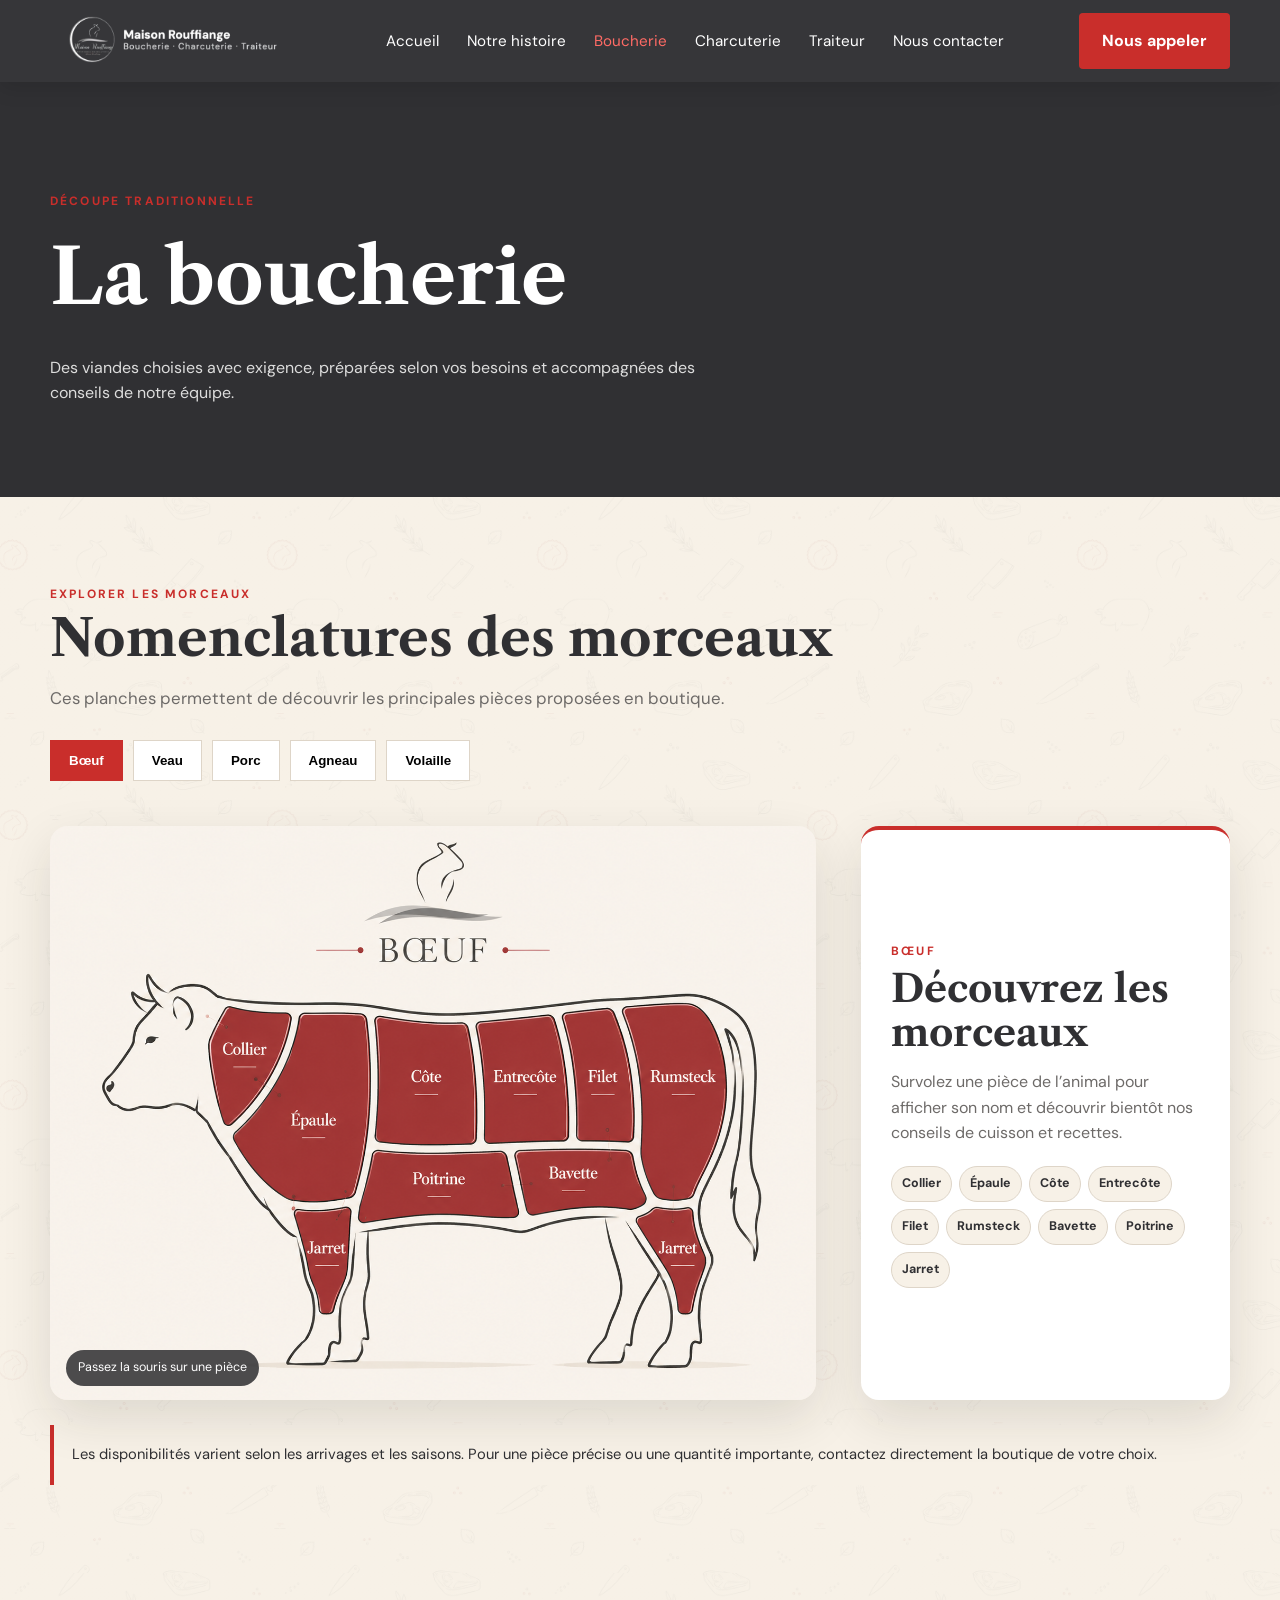
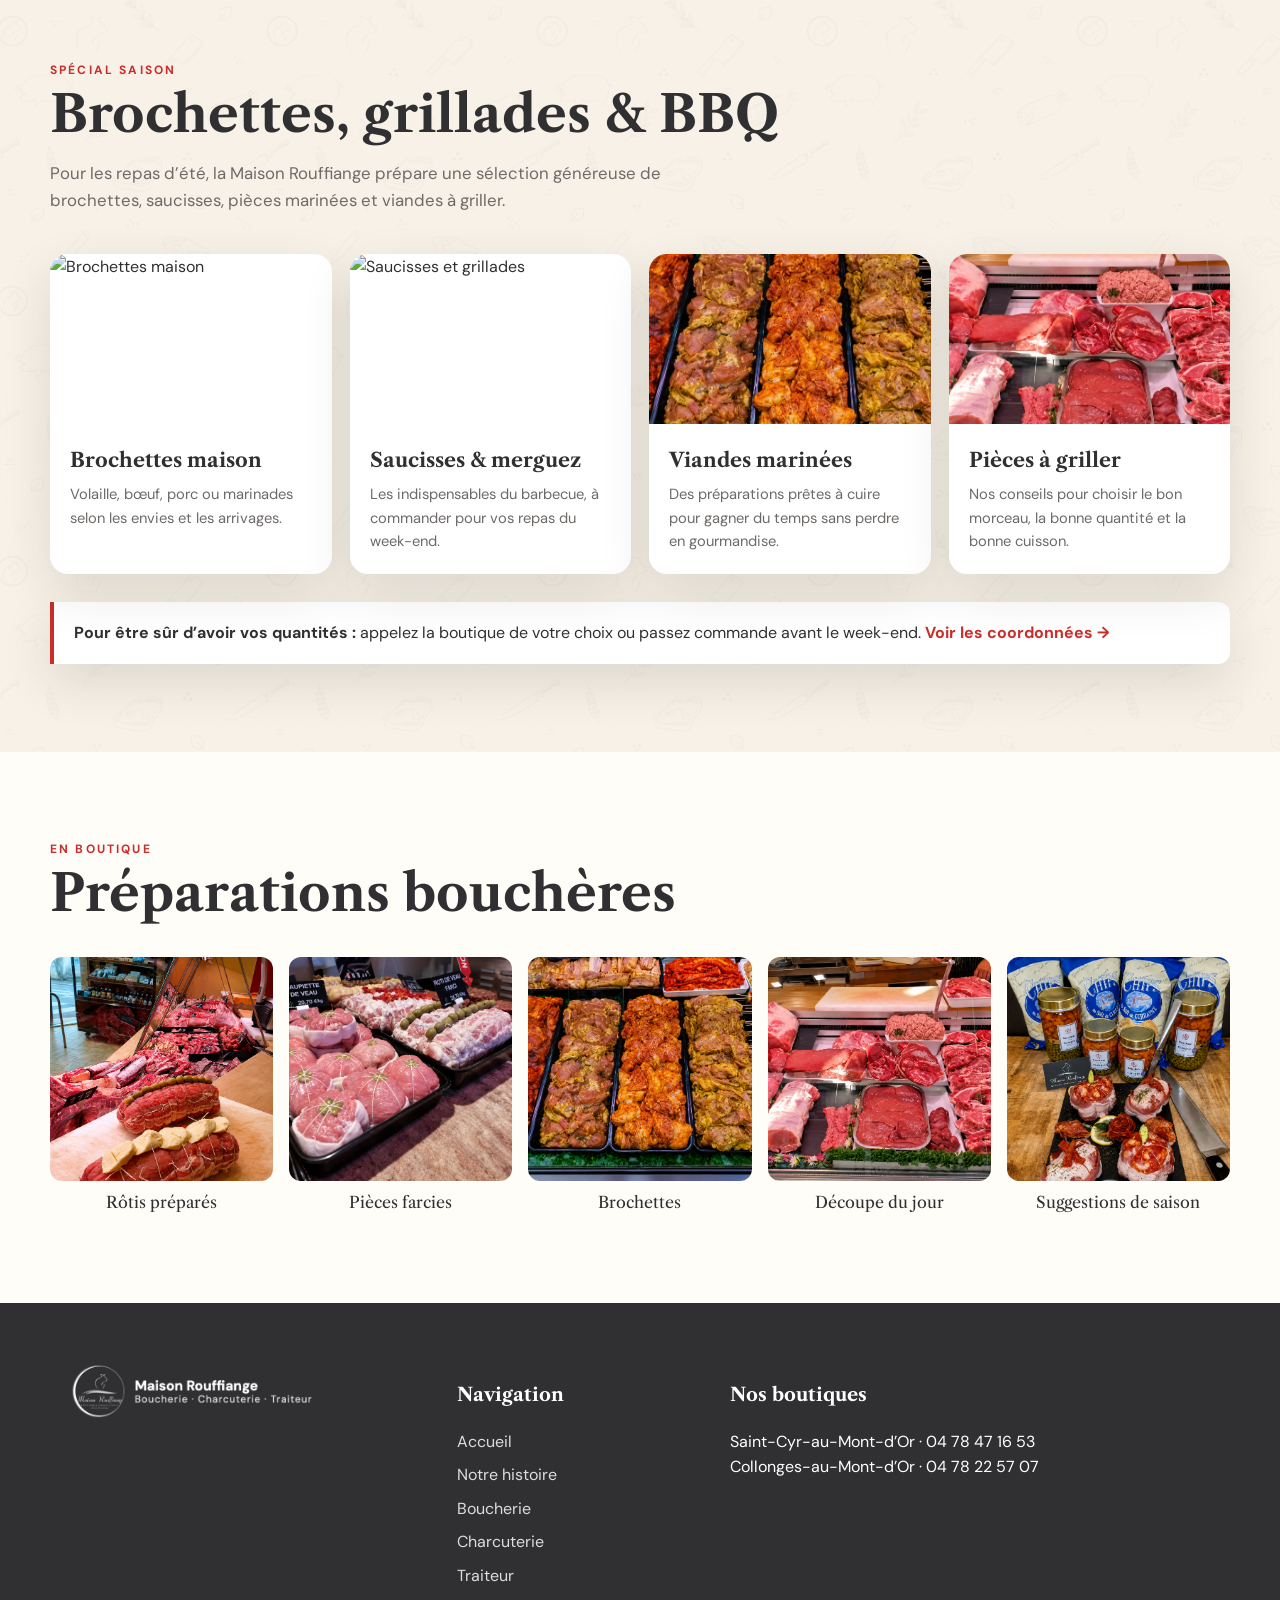
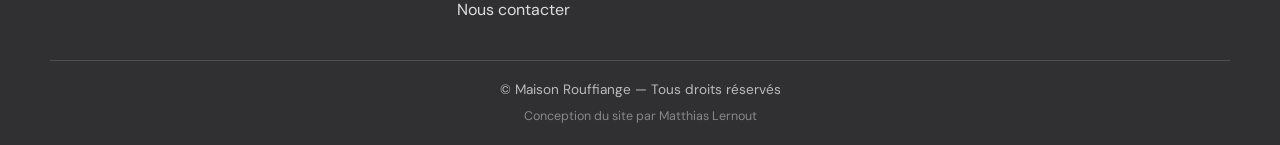
==== commit 247836de: "Ajout mention conception du site dans le footer" ====
--- a/boucherie.html
+++ b/boucherie.html
@@ -61,4 +61,4 @@
 
 <section class="section section--cream" id="grillades-bbq"><div class="container"><div class="eyebrow">Spécial saison</div><h2 class="section-title">Brochettes, grillades & BBQ</h2><p class="section-intro">Pour les repas d’été, la Maison Rouffiange prépare une sélection généreuse de brochettes, saucisses, pièces marinées et viandes à griller.</p><div class="bbq-grid reveal"><article class="bbq-card" id="bbq-brochettes"><img src="assets/images/nouvelle-selection/bbq-brochettes-vitrine.jpg" alt="Brochettes maison"><div><h3>Brochettes maison</h3><p>Volaille, bœuf, porc ou marinades selon les envies et les arrivages.</p></div></article><article class="bbq-card" id="bbq-saucisses"><img src="assets/images/nouvelle-selection/bbq-saucisses-vitrine.jpg" alt="Saucisses et grillades"><div><h3>Saucisses & merguez</h3><p>Les indispensables du barbecue, à commander pour vos repas du week-end.</p></div></article><article class="bbq-card" id="bbq-marinees"><img src="assets/images/nouvelle-selection/boucherie-brochettes.png" alt="Viandes marinées"><div><h3>Viandes marinées</h3><p>Des préparations prêtes à cuire pour gagner du temps sans perdre en gourmandise.</p></div></article><article class="bbq-card" id="bbq-pieces"><img src="assets/images/nouvelle-selection/boucherie-decoupe-jour.png" alt="Pièces à griller"><div><h3>Pièces à griller</h3><p>Nos conseils pour choisir le bon morceau, la bonne quantité et la bonne cuisson.</p></div></article></div><div class="bbq-callout"><strong>Pour être sûr d’avoir vos quantités :</strong> appelez la boutique de votre choix ou passez commande avant le week-end. <a href="contact.html">Voir les coordonnées →</a></div></div></section>
 <section class="section"><div class="container"><div class="eyebrow">En boutique</div><h2 class="section-title">Préparations bouchères</h2><div class="gallery"><figure><img src="assets/images/nouvelle-selection/boucherie-rotis-prepares.png" alt="Rôtis préparés"><figcaption>Rôtis préparés</figcaption></figure><figure><img src="assets/images/nouvelle-selection/boucherie-pieces-farcies.png" alt="Pièces farcies"><figcaption>Pièces farcies</figcaption></figure><figure><img src="assets/images/nouvelle-selection/boucherie-brochettes.png" alt="Brochettes"><figcaption>Brochettes</figcaption></figure><figure><img src="assets/images/nouvelle-selection/boucherie-decoupe-jour.png" alt="Découpe du jour"><figcaption>Découpe du jour</figcaption></figure><figure><img src="assets/images/nouvelle-selection/boucherie-suggestions-saison.png" alt="Suggestions de saison"><figcaption>Suggestions de saison</figcaption></figure></div></div></section></main>
-<footer><div class="container"><div class="footer-grid"><div><a class="brand" href="index.html"><img src="assets/images/nouvelle-selection/logo-officiel.png" alt="Logo"><span>Maison Rouffiange<small>L’artisanat du goût, au cœur des Monts d’Or.</small></span></a></div><div><h3>Navigation</h3><div class="footer-links"><a href="index.html">Accueil</a><a href="histoire.html">Notre histoire</a><a href="boucherie.html">Boucherie</a><a href="charcuterie.html">Charcuterie</a><a href="traiteur.html">Traiteur</a><a href="contact.html">Nous contacter</a></div></div><div><h3>Nos boutiques</h3><p>Saint-Cyr-au-Mont-d’Or · 04 78 47 16 53<br>Collonges-au-Mont-d’Or · 04 78 22 57 07</p></div></div><div class="footer-bottom">© Maison Rouffiange — Tous droits réservés</div></div></footer><script src="script.js"></script></body></html>
+<footer><div class="container"><div class="footer-grid"><div><a class="brand" href="index.html"><img src="assets/images/nouvelle-selection/logo-officiel.png" alt="Logo"><span>Maison Rouffiange<small>L’artisanat du goût, au cœur des Monts d’Or.</small></span></a></div><div><h3>Navigation</h3><div class="footer-links"><a href="index.html">Accueil</a><a href="histoire.html">Notre histoire</a><a href="boucherie.html">Boucherie</a><a href="charcuterie.html">Charcuterie</a><a href="traiteur.html">Traiteur</a><a href="contact.html">Nous contacter</a></div></div><div><h3>Nos boutiques</h3><p>Saint-Cyr-au-Mont-d’Or · 04 78 47 16 53<br>Collonges-au-Mont-d’Or · 04 78 22 57 07</p></div></div><div class="footer-bottom">© Maison Rouffiange — Tous droits réservés<span>Conception du site par Matthias Lernout</span></div></div></footer><script src="script.js"></script></body></html>
--- a/style.css
+++ b/style.css
@@ -23,7 +23,7 @@
 
 .contact-layout{display:grid;grid-template-columns:1fr .8fr;gap:50px}.contact-form{background:white;padding:34px;border-radius:var(--radius);box-shadow:var(--shadow)}.field{display:grid;gap:7px;margin-bottom:18px}.field input,.field textarea,.field select{font:inherit;padding:13px;border:1px solid var(--line);background:#fff}.field textarea{min-height:145px;resize:vertical}.contact-stores{display:grid;gap:20px}.mini-shop{padding:26px;background:var(--cream);border-left:4px solid var(--red)}
 
-footer{background:var(--charcoal);color:white;padding:58px 0 18px}.footer-grid{display:grid;grid-template-columns:1.1fr .7fr 1.5fr;gap:40px}.footer-grid h3{font-family:'Libre Caslon Text',serif}.footer-links{display:grid;gap:8px;color:#ddd}.footer-bottom{border-top:1px solid rgba(255,255,255,.15);margin-top:38px;padding-top:18px;color:#bbb;font-size:.85rem;text-align:center}
+footer{background:var(--charcoal);color:white;padding:58px 0 18px}.footer-grid{display:grid;grid-template-columns:1.1fr .7fr 1.5fr;gap:40px}.footer-grid h3{font-family:'Libre Caslon Text',serif}.footer-links{display:grid;gap:8px;color:#ddd}.footer-bottom{border-top:1px solid rgba(255,255,255,.15);margin-top:38px;padding-top:18px;color:#bbb;font-size:.85rem;text-align:center}.footer-bottom span{display:block;margin-top:6px;font-size:.78rem;color:#888}
 
 .reveal{opacity:0;transform:translateY(20px);transition:.65s}.reveal.visible{opacity:1;transform:none}
 
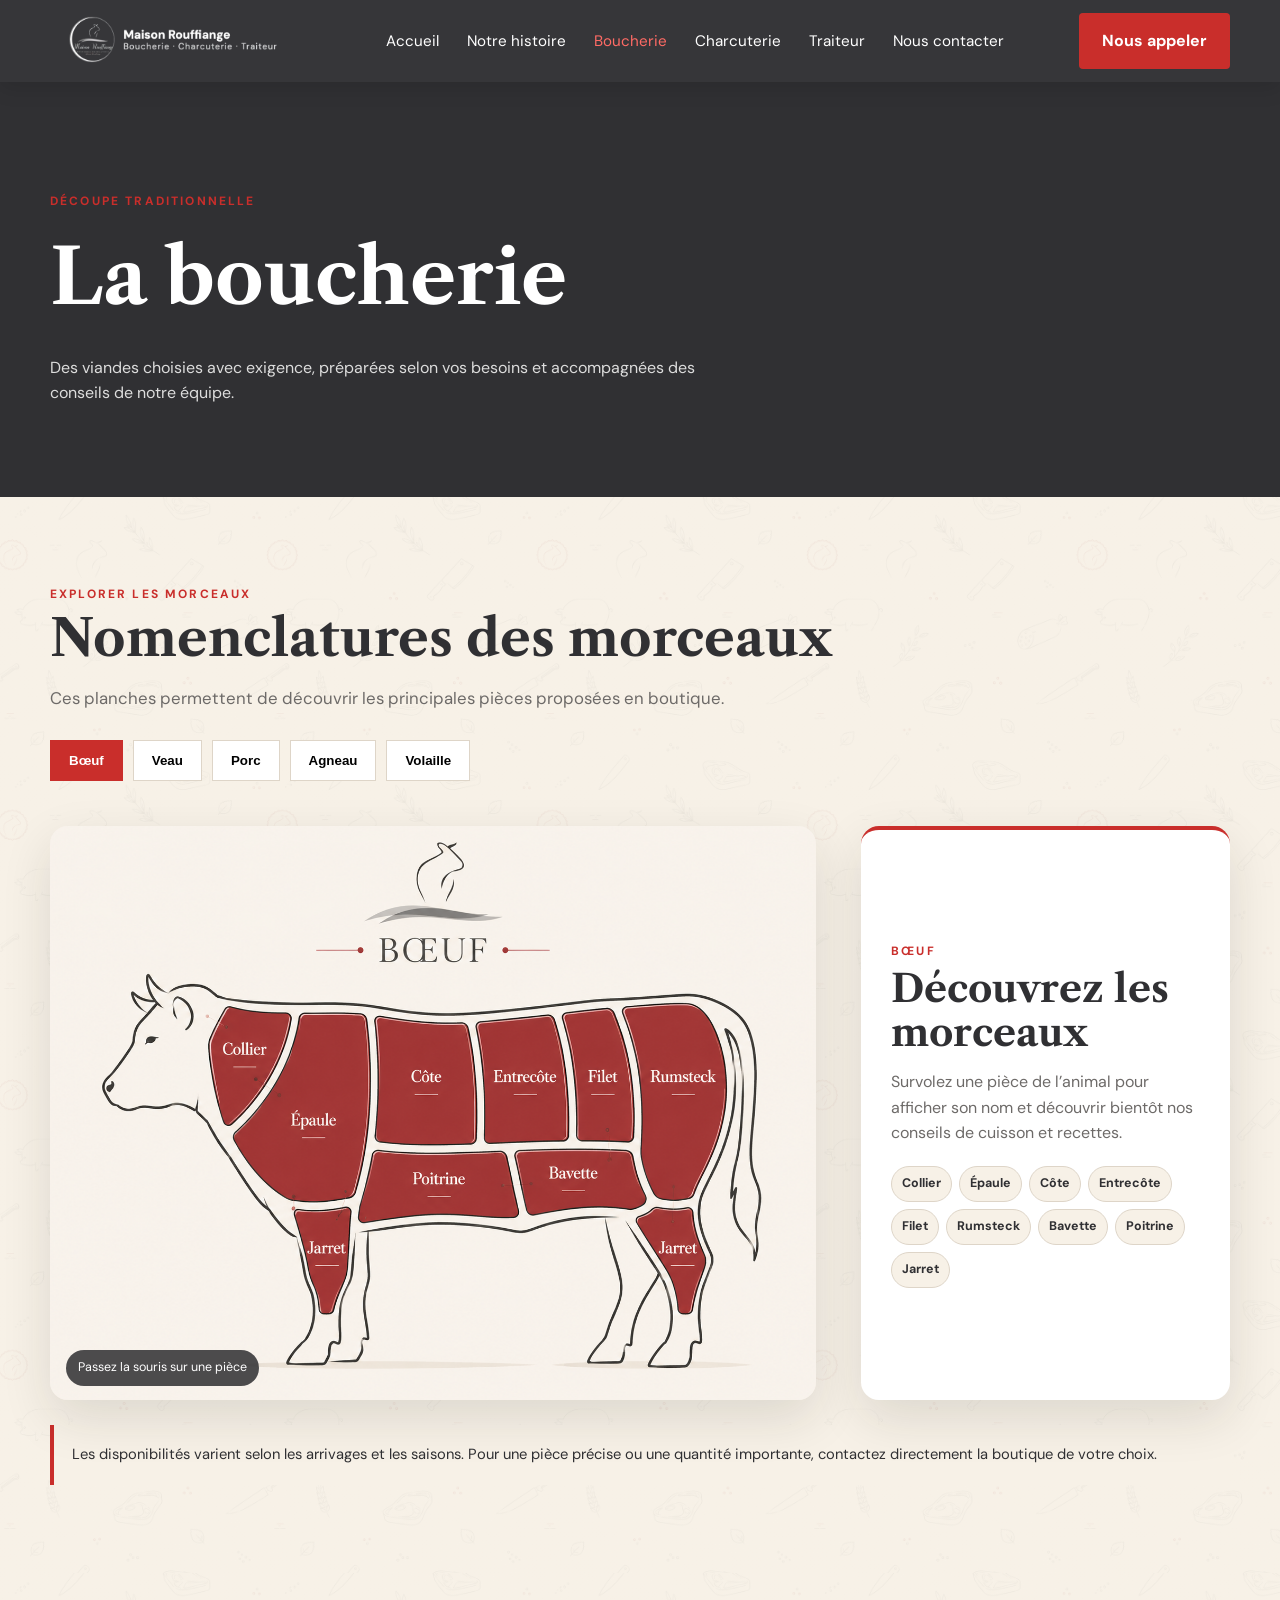
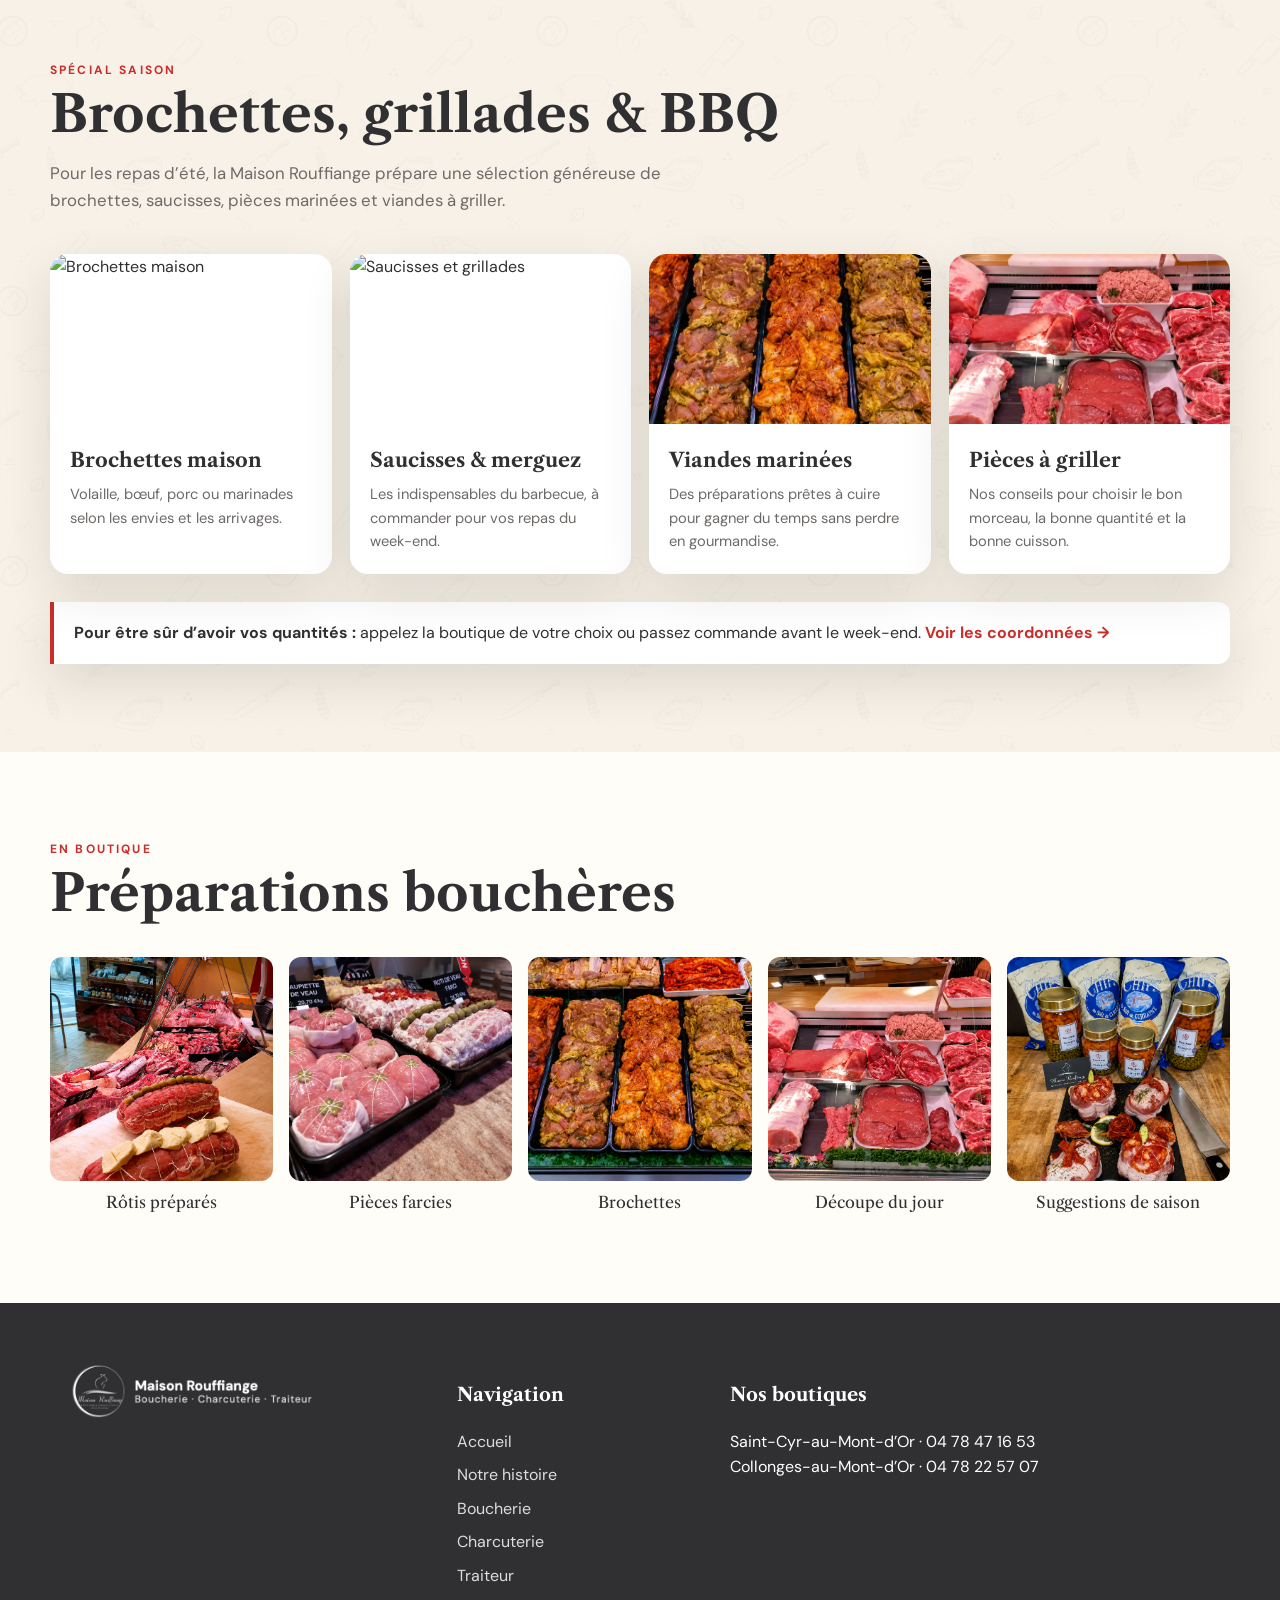
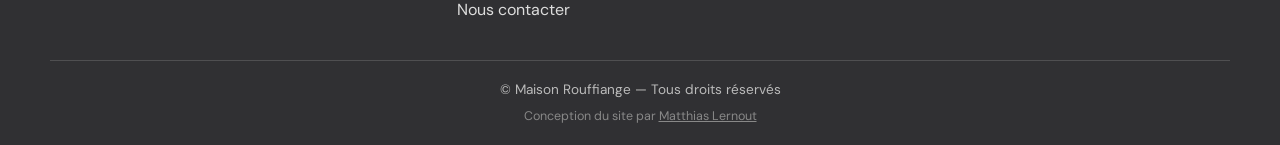
==== commit 837be461: "Footer : mention conception avec lien mailto" ====
--- a/boucherie.html
+++ b/boucherie.html
@@ -61,4 +61,4 @@
 
 <section class="section section--cream" id="grillades-bbq"><div class="container"><div class="eyebrow">Spécial saison</div><h2 class="section-title">Brochettes, grillades & BBQ</h2><p class="section-intro">Pour les repas d’été, la Maison Rouffiange prépare une sélection généreuse de brochettes, saucisses, pièces marinées et viandes à griller.</p><div class="bbq-grid reveal"><article class="bbq-card" id="bbq-brochettes"><img src="assets/images/nouvelle-selection/bbq-brochettes-vitrine.jpg" alt="Brochettes maison"><div><h3>Brochettes maison</h3><p>Volaille, bœuf, porc ou marinades selon les envies et les arrivages.</p></div></article><article class="bbq-card" id="bbq-saucisses"><img src="assets/images/nouvelle-selection/bbq-saucisses-vitrine.jpg" alt="Saucisses et grillades"><div><h3>Saucisses & merguez</h3><p>Les indispensables du barbecue, à commander pour vos repas du week-end.</p></div></article><article class="bbq-card" id="bbq-marinees"><img src="assets/images/nouvelle-selection/boucherie-brochettes.png" alt="Viandes marinées"><div><h3>Viandes marinées</h3><p>Des préparations prêtes à cuire pour gagner du temps sans perdre en gourmandise.</p></div></article><article class="bbq-card" id="bbq-pieces"><img src="assets/images/nouvelle-selection/boucherie-decoupe-jour.png" alt="Pièces à griller"><div><h3>Pièces à griller</h3><p>Nos conseils pour choisir le bon morceau, la bonne quantité et la bonne cuisson.</p></div></article></div><div class="bbq-callout"><strong>Pour être sûr d’avoir vos quantités :</strong> appelez la boutique de votre choix ou passez commande avant le week-end. <a href="contact.html">Voir les coordonnées →</a></div></div></section>
 <section class="section"><div class="container"><div class="eyebrow">En boutique</div><h2 class="section-title">Préparations bouchères</h2><div class="gallery"><figure><img src="assets/images/nouvelle-selection/boucherie-rotis-prepares.png" alt="Rôtis préparés"><figcaption>Rôtis préparés</figcaption></figure><figure><img src="assets/images/nouvelle-selection/boucherie-pieces-farcies.png" alt="Pièces farcies"><figcaption>Pièces farcies</figcaption></figure><figure><img src="assets/images/nouvelle-selection/boucherie-brochettes.png" alt="Brochettes"><figcaption>Brochettes</figcaption></figure><figure><img src="assets/images/nouvelle-selection/boucherie-decoupe-jour.png" alt="Découpe du jour"><figcaption>Découpe du jour</figcaption></figure><figure><img src="assets/images/nouvelle-selection/boucherie-suggestions-saison.png" alt="Suggestions de saison"><figcaption>Suggestions de saison</figcaption></figure></div></div></section></main>
-<footer><div class="container"><div class="footer-grid"><div><a class="brand" href="index.html"><img src="assets/images/nouvelle-selection/logo-officiel.png" alt="Logo"><span>Maison Rouffiange<small>L’artisanat du goût, au cœur des Monts d’Or.</small></span></a></div><div><h3>Navigation</h3><div class="footer-links"><a href="index.html">Accueil</a><a href="histoire.html">Notre histoire</a><a href="boucherie.html">Boucherie</a><a href="charcuterie.html">Charcuterie</a><a href="traiteur.html">Traiteur</a><a href="contact.html">Nous contacter</a></div></div><div><h3>Nos boutiques</h3><p>Saint-Cyr-au-Mont-d’Or · 04 78 47 16 53<br>Collonges-au-Mont-d’Or · 04 78 22 57 07</p></div></div><div class="footer-bottom">© Maison Rouffiange — Tous droits réservés<span>Conception du site par Matthias Lernout</span></div></div></footer><script src="script.js"></script></body></html>
+<footer><div class="container"><div class="footer-grid"><div><a class="brand" href="index.html"><img src="assets/images/nouvelle-selection/logo-officiel.png" alt="Logo"><span>Maison Rouffiange<small>L’artisanat du goût, au cœur des Monts d’Or.</small></span></a></div><div><h3>Navigation</h3><div class="footer-links"><a href="index.html">Accueil</a><a href="histoire.html">Notre histoire</a><a href="boucherie.html">Boucherie</a><a href="charcuterie.html">Charcuterie</a><a href="traiteur.html">Traiteur</a><a href="contact.html">Nous contacter</a></div></div><div><h3>Nos boutiques</h3><p>Saint-Cyr-au-Mont-d’Or · 04 78 47 16 53<br>Collonges-au-Mont-d’Or · 04 78 22 57 07</p></div></div><div class="footer-bottom">© Maison Rouffiange — Tous droits réservés<span>Conception du site par <a href="mailto:matthias.lernout@gmail.com" style="color:inherit;text-decoration:underline;">Matthias Lernout</a></span></div></div></footer><script src="script.js"></script></body></html>
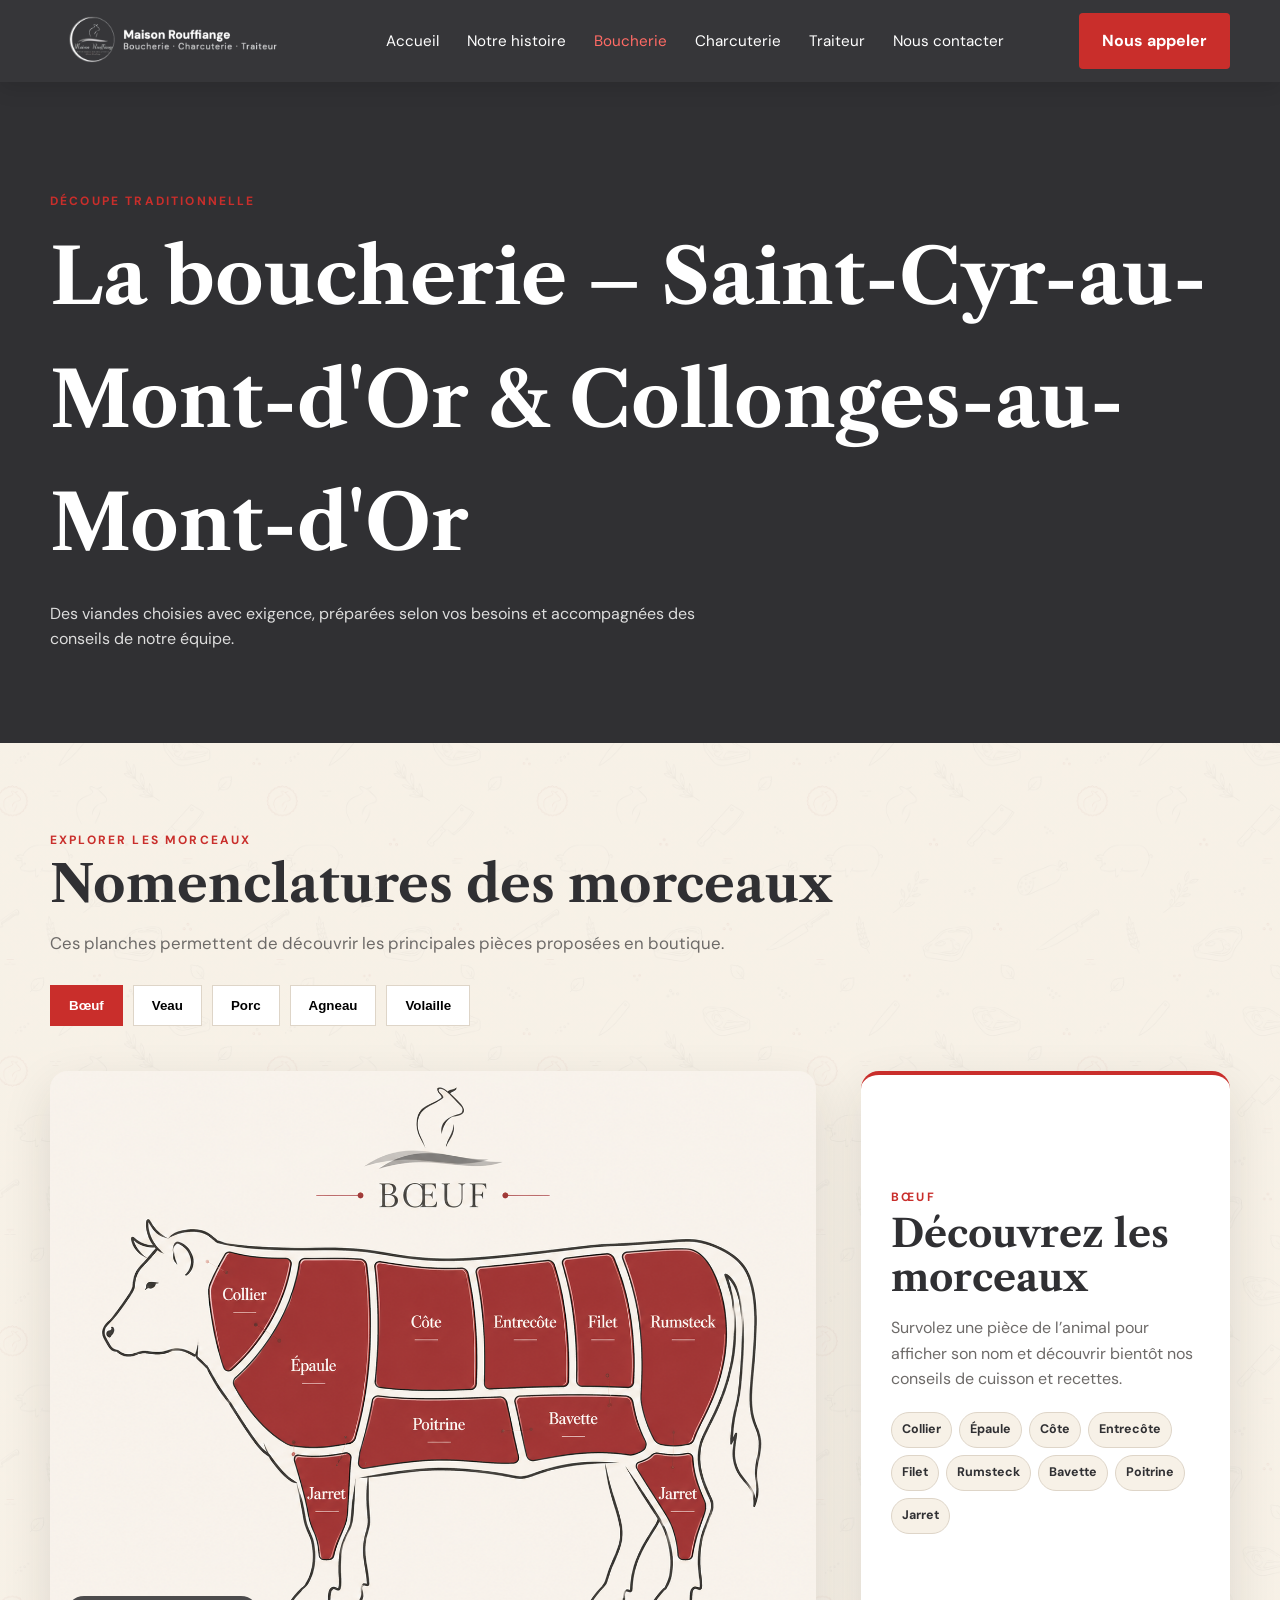
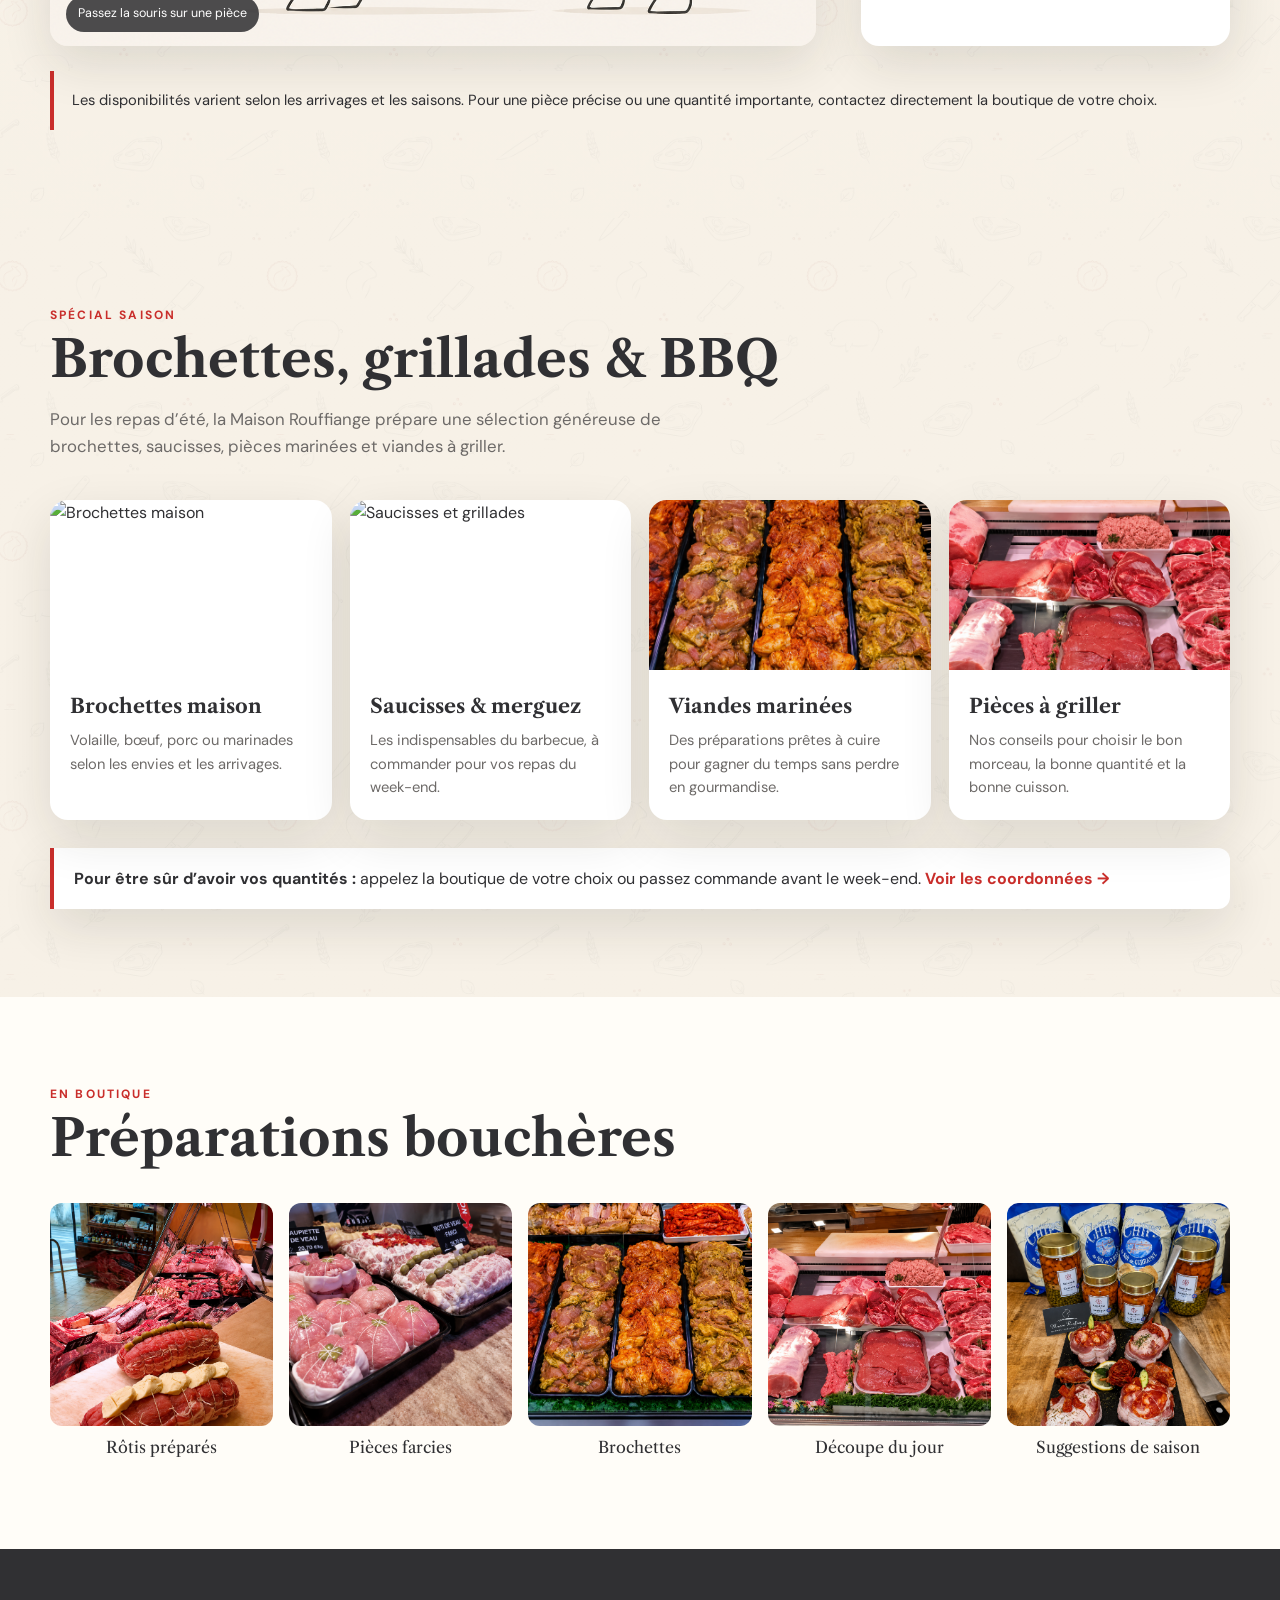
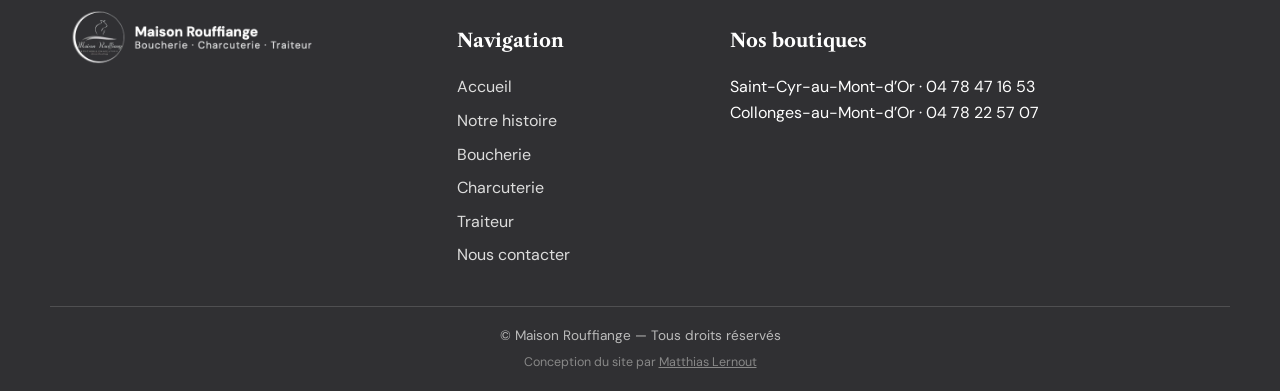
==== commit d7a0f4b5: "SEO Saint-Cyr : page dédiée, titres renforcés, sitemap mis à jour" ====
--- a/boucherie.html
+++ b/boucherie.html
@@ -1,6 +1,6 @@
-<!doctype html><html lang="fr"><head><meta charset="utf-8"><meta name="viewport" content="width=device-width,initial-scale=1"><meta name="description" content="Découvrez la boucherie Maison Rouffiange : bœuf, veau, porc, agneau et volaille."><title>Boucherie | Maison Rouffiange</title><link rel="stylesheet" href="style.css"></head><body>
+<!doctype html><html lang="fr"><head><meta charset="utf-8"><meta name="viewport" content="width=device-width,initial-scale=1"><meta name="description" content="Boucherie artisanale Maison Rouffiange : bœuf, veau, porc, agneau, volaille. Brochettes et BBQ maison à Saint-Cyr-au-Mont-d'Or et Collonges-au-Mont-d'Or."><meta name="keywords" content="boucherie artisanale Saint-Cyr, boucherie Collonges Mont d'Or, viande bœuf veau porc agneau, brochettes BBQ Monts d'Or"><meta name="robots" content="index, follow"><link rel="canonical" href="https://www.maison-rouffiange.com/boucherie.html"><title>Boucherie – Viandes & Grillades | Maison Rouffiange Saint-Cyr & Collonges-au-Mont-d'Or</title><link rel="icon" type="image/png" href="assets/images/nouvelle-selection/favicon.png"><link rel="apple-touch-icon" href="assets/images/nouvelle-selection/favicon.png"><link rel="stylesheet" href="style.css"></head><body>
 <header class="site-header"><div class="container nav"><a class="brand" href="index.html"><img src="assets/images/nouvelle-selection/logo-officiel.png" alt="Logo Maison Rouffiange"><span>Maison Rouffiange<small>Boucherie · Charcuterie · Traiteur</small></span></a><button class="menu-toggle" aria-label="Ouvrir le menu">☰</button><nav class="nav-links"><a href="index.html">Accueil</a><a href="histoire.html">Notre histoire</a><a class="active" href="boucherie.html">Boucherie</a><a href="charcuterie.html">Charcuterie</a><a href="traiteur.html">Traiteur</a><a href="contact.html">Nous contacter</a></nav><a class="btn btn--red" href="tel:+33478471653">Nous appeler</a></div></header>
-<main><section class="page-hero"><div class="container"><div class="eyebrow">Découpe traditionnelle</div><h1>La boucherie</h1><p>Des viandes choisies avec exigence, préparées selon vos besoins et accompagnées des conseils de notre équipe.</p></div></section>
+<main><section class="page-hero"><div class="container"><div class="eyebrow">Découpe traditionnelle</div><h1>La boucherie – Saint-Cyr-au-Mont-d'Or &amp; Collonges-au-Mont-d'Or</h1><p>Des viandes choisies avec exigence, préparées selon vos besoins et accompagnées des conseils de notre équipe.</p></div></section>
 <section class="section section--cream"><div class="container"><div class="eyebrow">Explorer les morceaux</div><h2 class="section-title">Nomenclatures des morceaux</h2><p class="section-intro">Ces planches permettent de découvrir les principales pièces proposées en boutique.</p><div class="animal-nav"><button class="active" data-animal="boeuf">Bœuf</button><button data-animal="veau">Veau</button><button data-animal="porc">Porc</button><button data-animal="agneau">Agneau</button><button data-animal="volaille">Volaille</button></div>
 <div id="boeuf" class="animal-panel active reveal interactive-animal" data-cut-animal="boeuf">
   <div class="cut-viewer" data-base="assets/images/decoupe-boeuf.png" aria-label="Découpe interactive du bœuf">
